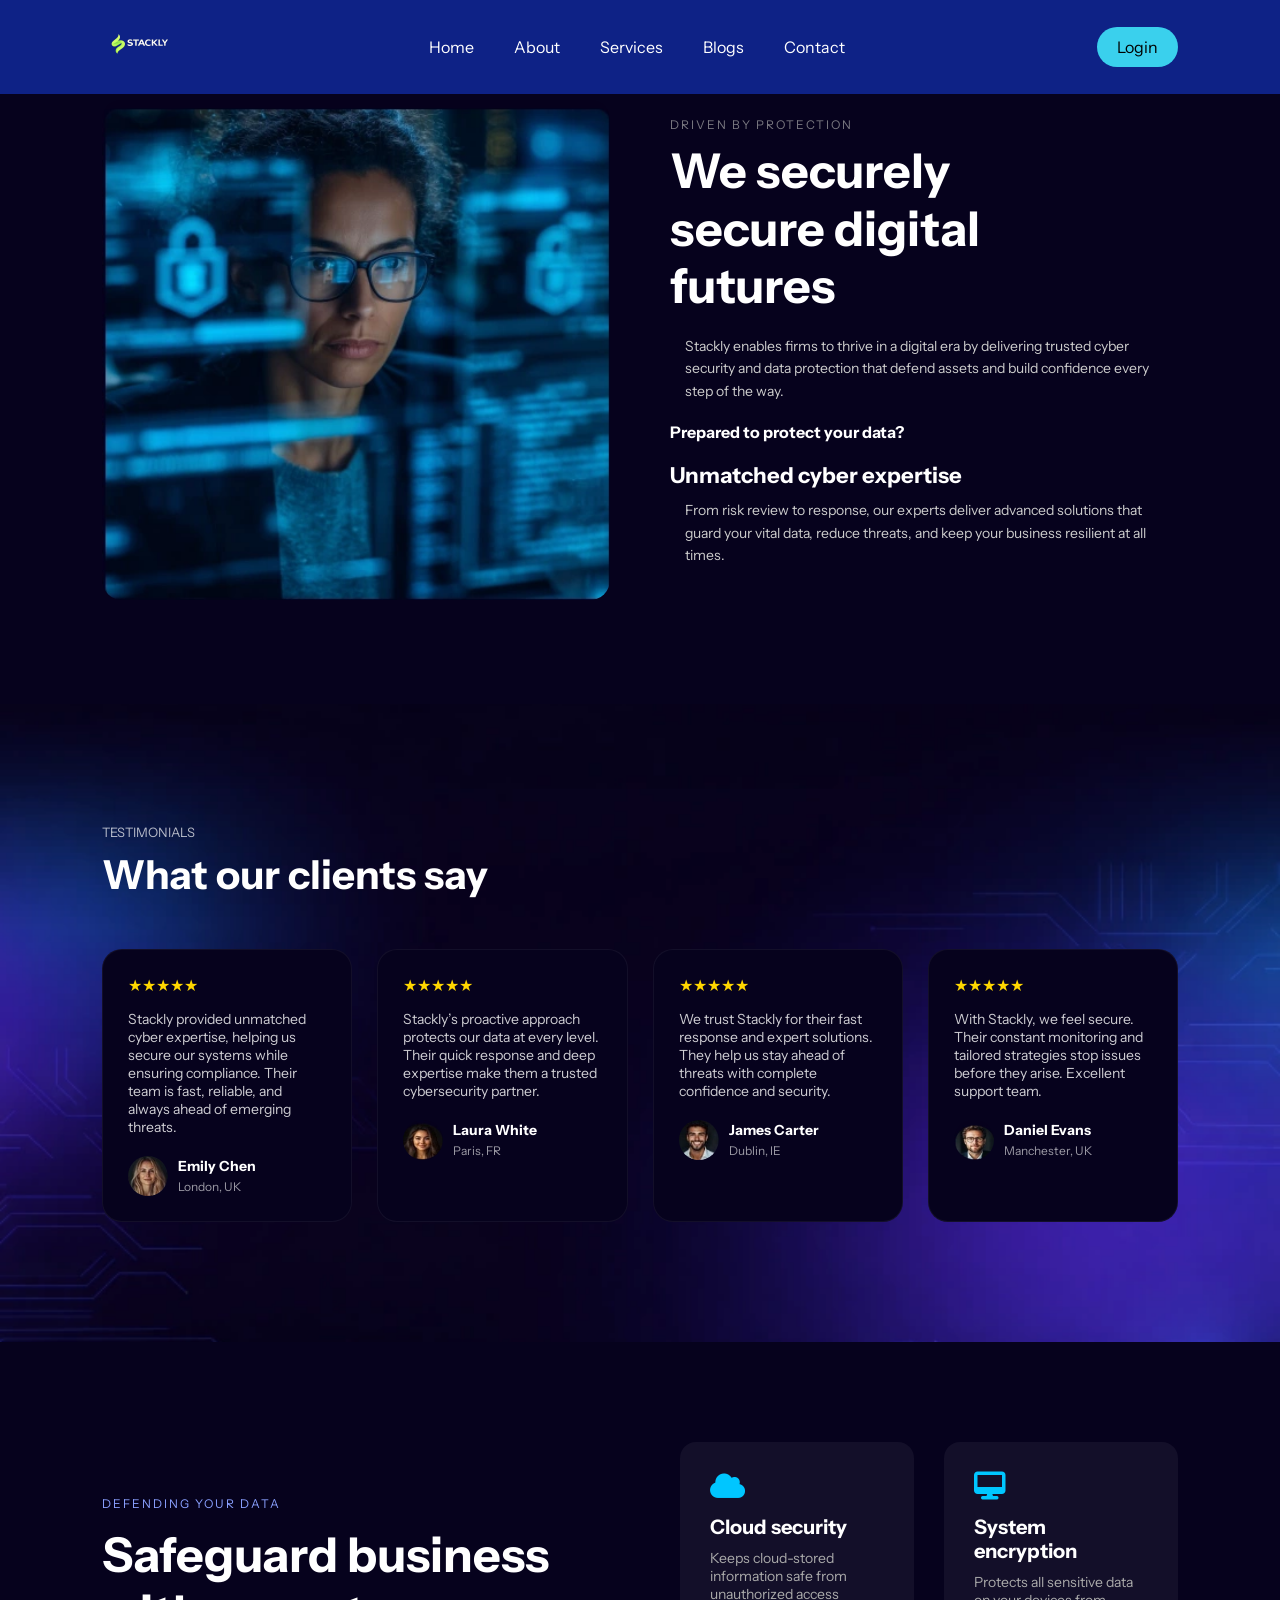
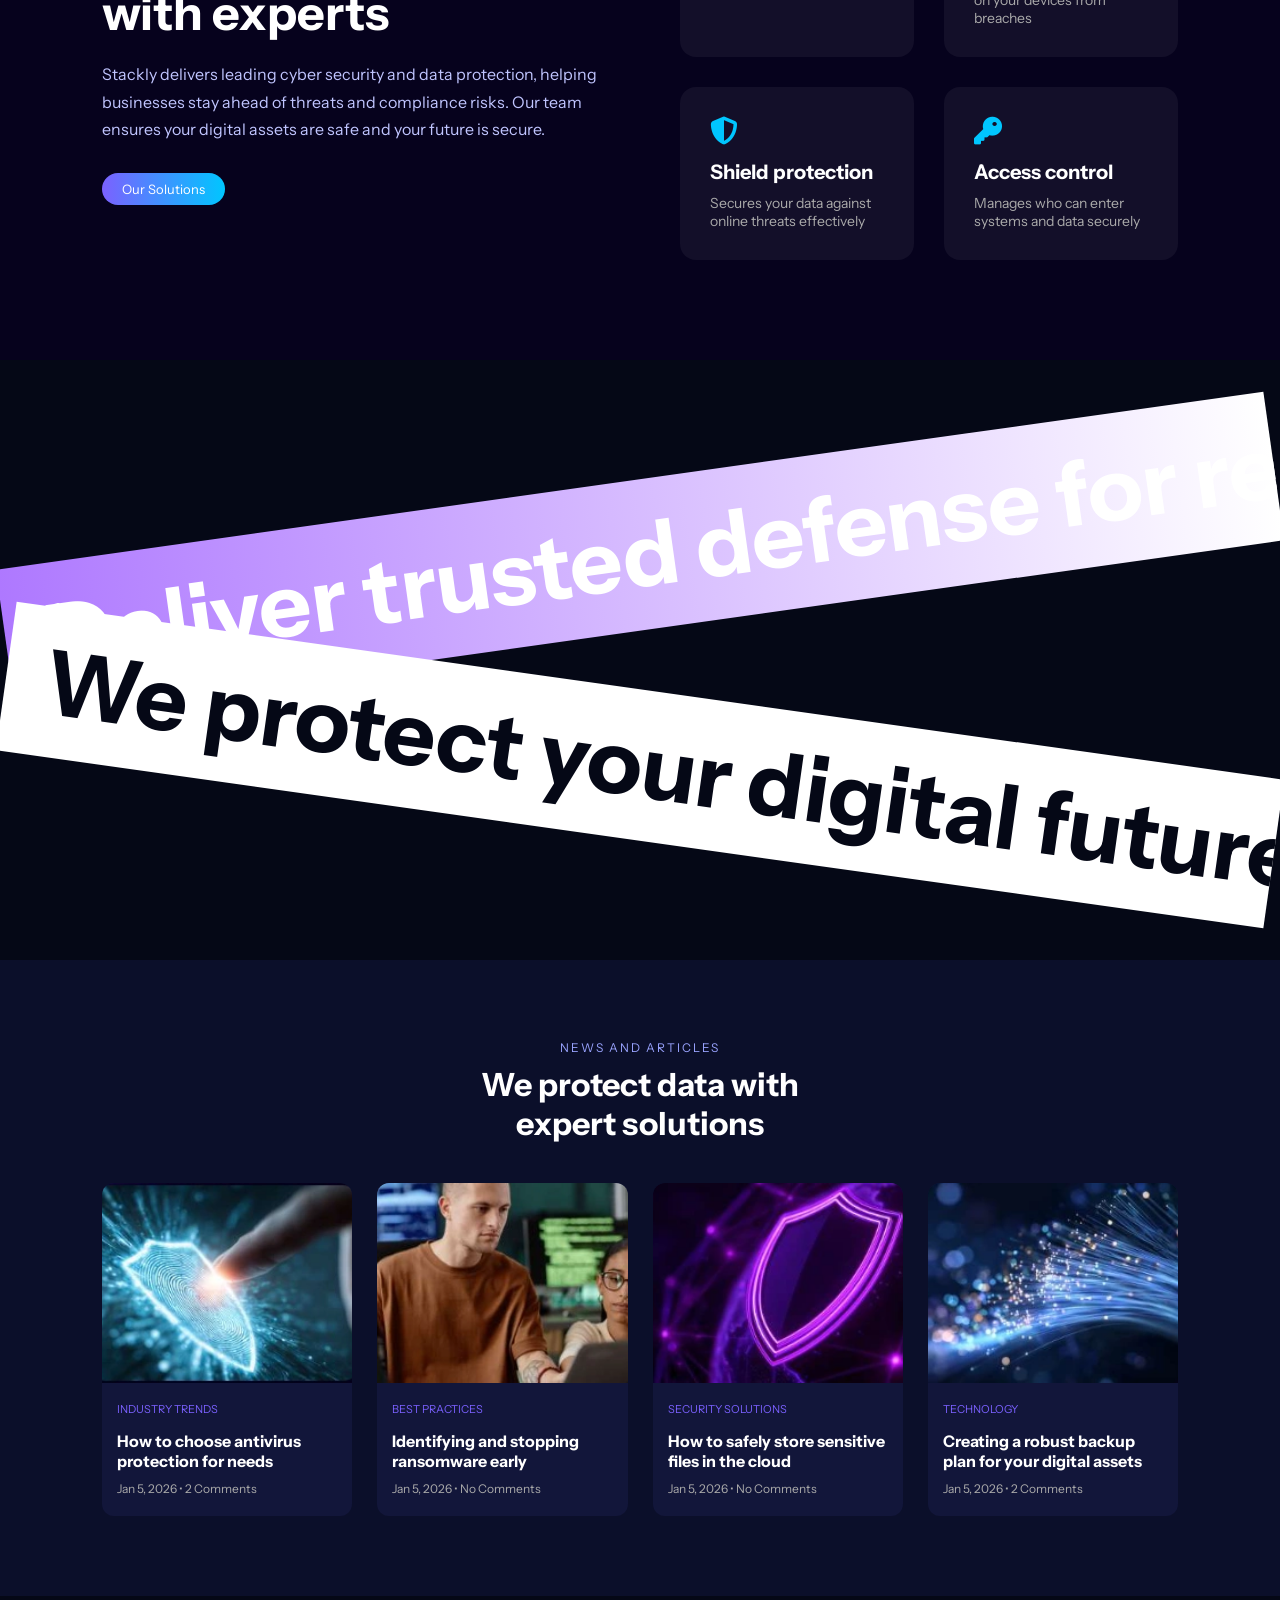
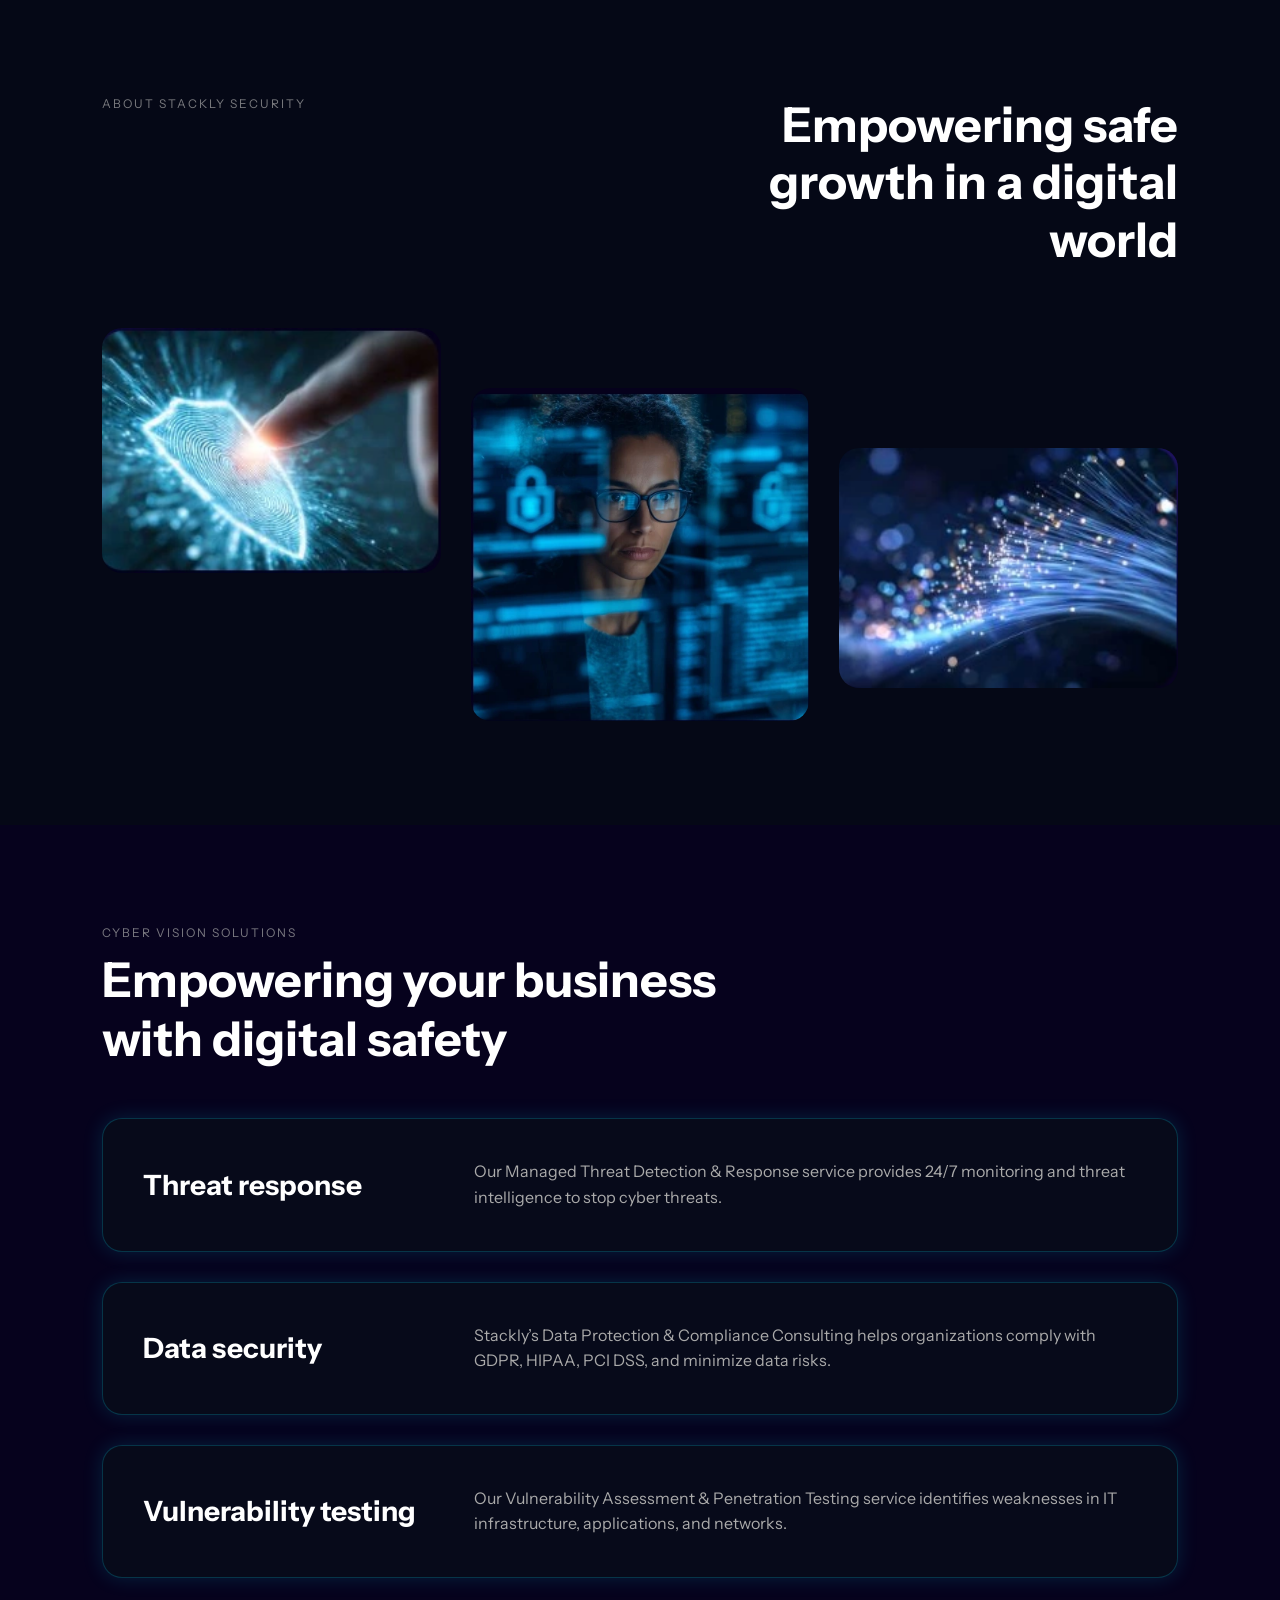
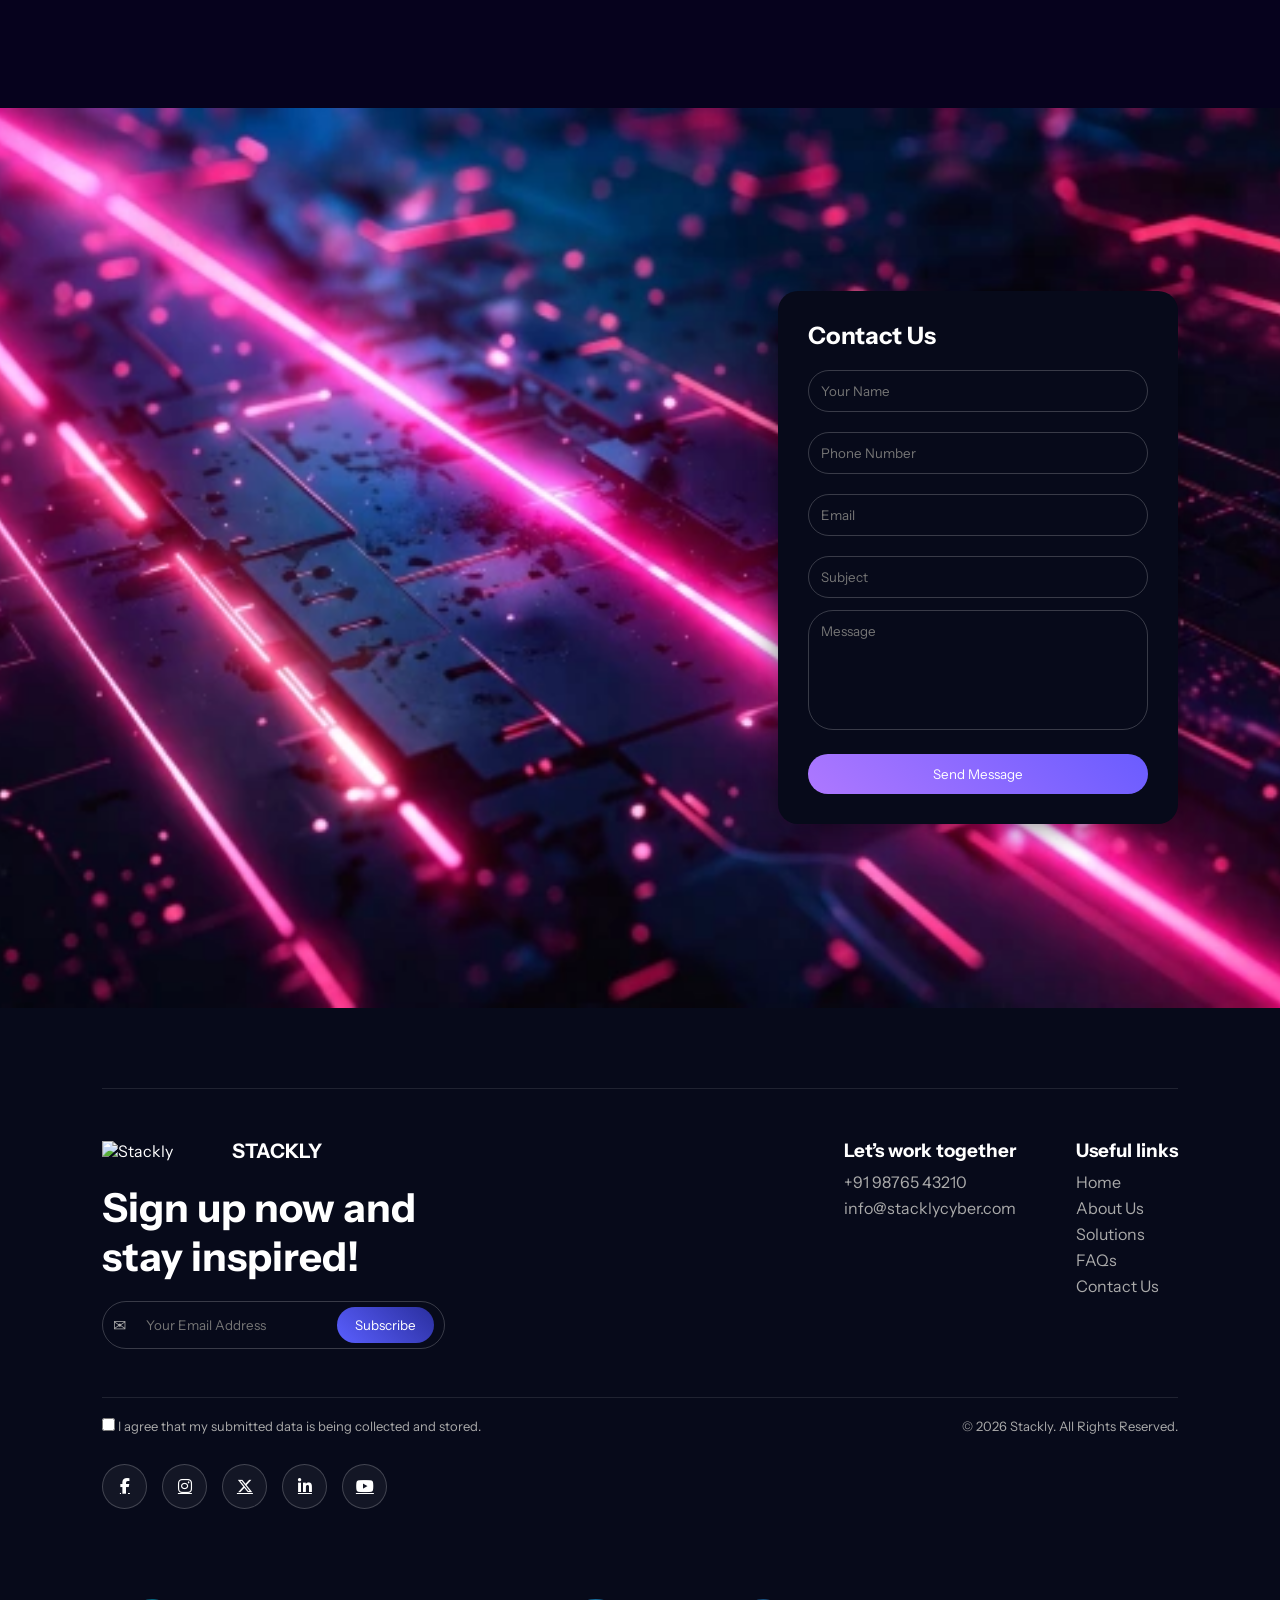
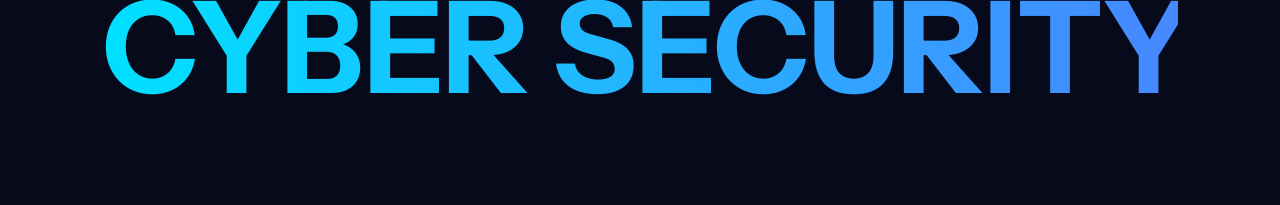
==== about.html @ 3cdc6fb7 "new commit" ====
<!DOCTYPE html>
<html lang="en">
<head>
<meta charset="UTF-8">
<meta name="viewport" content="width=device-width, initial-scale=1.0">

<title>Stackly Cyber</title>

<link href="https://fonts.googleapis.com/css2?family=Instrument+Sans:wght@300;400;500;600;700&display=swap" rel="stylesheet">
<link rel="stylesheet" href="style.css">

<link rel="stylesheet" href="https://cdnjs.cloudflare.com/ajax/libs/font-awesome/6.5.0/css/all.min.css">
<!-- FONT AWESOME (Add in <head> if not added) -->
<link rel="stylesheet" href="https://cdnjs.cloudflare.com/ajax/libs/font-awesome/6.5.0/css/all.min.css">
<link rel="stylesheet" href="https://cdnjs.cloudflare.com/ajax/libs/font-awesome/6.5.0/css/all.min.css">

</head>


<body>

<!-- NAVBAR -->
<header class="navbar">
    <div class="nav-container">

    <div class="logo">
    <a href="404.html">
        <img src="images/loo.webp" alt="logo">
    </a>
</div>
        <!-- CENTER NAV -->
        <nav class="nav-links">
            <a href="index.html">Home</a>
            <a href="about.html">About</a>
            <a href="services.html">Services</a>
            <a href="blogs.html">Blogs</a>
            <a href="contact.html">Contact</a>
        </nav>

        <!-- RIGHT LOGIN -->
        <div class="login-btn">
            <a href="login.html">Login</a>
        </div>

        <!-- HAMBURGER -->
        <div class="menu-icon" id="menuIcon">☰</div>

    </div>
</header>

<!-- MOBILE MENU -->
<div class="mobile-menu" id="mobileMenu">
    <span class="close-btn" id="closeBtn">✕</span>

    <a href="index.html">Home</a>
    <a href="about.html">About</a>
    <a href="services.html">Services</a>
    <a href="blogs.html">Blogs</a>
    <a href="contact.html">Contact</a>
    <a href="login.html" class="mobile-login">Login</a>
</div>






<section class="about">

    <div class="about-container fade-in">

        <!-- LEFT IMAGE -->
        <div class="about-image">
            <img src="images/jj.webp" alt="About Image">
        </div>

        <!-- RIGHT CONTENT -->
        <div class="about-content">

            <p class="tag">DRIVEN BY PROTECTION</p>

            <h2>
                We securely <br>
                secure digital <br>
                futures
            </h2>

            <p class="desc">
                Stackly enables firms to thrive in a digital era by delivering trusted cyber security
                and data protection that defend assets and build confidence every step of the way.
            </p>

            <p class="highlight">
                Prepared to protect your data?
            </p>

            <h3>Unmatched cyber expertise</h3>

            <p class="desc">
                From risk review to response, our experts deliver advanced solutions that guard your
                vital data, reduce threats, and keep your business resilient at all times.
            </p>

        </div>

    </div>

</section>





<section class="testimonials-section fade-up">

    <p class="test-tag">TESTIMONIALS</p>

    <h2 class="test-title">What our clients say</h2>

    <div class="test-grid">

        <!-- CARD 1 -->
        <div class="test-card fade-up">
            <div class="stars">★★★★★</div>

            <p>
                Stackly provided unmatched cyber expertise, helping us secure our systems
                while ensuring compliance. Their team is fast, reliable, and always ahead
                of emerging threats.
            </p>

            <div class="client">
                <img src="images/pl (1).webp">
                <div>
                    <h4>Emily Chen</h4>
                    <span>London, UK</span>
                </div>
            </div>
        </div>

        <!-- CARD 2 -->
        <div class="test-card fade-up">
            <div class="stars">★★★★★</div>

            <p>
                Stackly’s proactive approach protects our data at every level. Their quick
                response and deep expertise make them a trusted cybersecurity partner.
            </p>

            <div class="client">
                <img src="images/pl (2).webp">
                <div>
                    <h4>Laura White</h4>
                    <span>Paris, FR</span>
                </div>
            </div>
        </div>

        <!-- CARD 3 -->
        <div class="test-card fade-up">
            <div class="stars">★★★★★</div>

            <p>
                We trust Stackly for their fast response and expert solutions. They help
                us stay ahead of threats with complete confidence and security.
            </p>

            <div class="client">
                <img src="images/pl (3).webp">
                <div>
                    <h4>James Carter</h4>
                    <span>Dublin, IE</span>
                </div>
            </div>
        </div>

        <!-- CARD 4 -->
        <div class="test-card fade-up">
            <div class="stars">★★★★★</div>

            <p>
                With Stackly, we feel secure. Their constant monitoring and tailored
                strategies stop issues before they arise. Excellent support team.
            </p>

            <div class="client">
                <img src="images/pl (4).webp">
                <div>
                    <h4>Daniel Evans</h4>
                    <span>Manchester, UK</span>
                </div>
            </div>
        </div>

    </div>

</section>
<section class="security-section">

    <div class="security-wrapper">

        <!-- LEFT -->
        <div class="security-content">
            <p class="security-tag">DEFENDING YOUR DATA</p>

            <h2 class="security-heading">
                Safeguard business <br> with experts
            </h2>

            <p class="security-text">
                Stackly delivers leading cyber security and data protection,
                helping businesses stay ahead of threats and compliance risks.
                Our team ensures your digital assets are safe and your future is secure.
            </p>

            <a href="404.html">
  <button class="security-btn">Our Solutions</button>
</a>
        </div>

        <!-- RIGHT -->
        <div class="security-cards">

            <div class="security-item">
                <i class="fas fa-cloud"></i>
                <h3>Cloud security</h3>
                <p>Keeps cloud-stored information safe from unauthorized access</p>
            </div>

            <div class="security-item">
                <i class="fas fa-desktop"></i>
                <h3>System encryption</h3>
                <p>Protects all sensitive data on your devices from breaches</p>
            </div>

            <div class="security-item">
                <i class="fas fa-shield-alt"></i>
                <h3>Shield protection</h3>
                <p>Secures your data against online threats effectively</p>
            </div>

            <div class="security-item">
                <i class="fas fa-key"></i>
                <h3>Access control</h3>
                <p>Manages who can enter systems and data securely</p>
            </div>

        </div>

    </div>

</section>

<section class="marquee-section">

    <!-- TOP STRIP -->
    <div class="marquee marquee-top">
        <div class="track">
            <span>
                Deliver trusted defense for resilience daily • Deliver trusted defense for resilience daily • 
            </span>
            <span>
                Deliver trusted defense for resilience daily • Deliver trusted defense for resilience daily • 
            </span>
        </div>
    </div>

    <!-- BOTTOM STRIP -->
    <div class="marquee marquee-bottom">
        <div class="track">
            <span>
                We protect your digital future • We protect your digital future • 
            </span>
            <span>
                We protect your digital future • We protect your digital future • 
            </span>
        </div>
    </div>

</section>


<section class="articles-section">

    <p class="articles-tag">NEWS AND ARTICLES</p>

    <h2 class="articles-title">
        We protect data with <br> expert solutions
    </h2>

    <div class="articles-grid">

        <!-- CARD 1 -->
        <div class="article-card">
            <img src="images/n (1).webp" alt="">
            <span class="article-category">INDUSTRY TRENDS</span>
            <h3>How to choose antivirus protection for needs</h3>
            <p class="article-meta">Jan 5, 2026 • 2 Comments</p>
        </div>

        <!-- CARD 2 -->
        <div class="article-card">
            <img src="images/n (2).webp" alt="">
            <span class="article-category">BEST PRACTICES</span>
            <h3>Identifying and stopping ransomware early</h3>
            <p class="article-meta">Jan 5, 2026 • No Comments</p>
        </div>

        <!-- CARD 3 -->
        <div class="article-card">
            <img src="images/n (3).webp" alt="">
            <span class="article-category">SECURITY SOLUTIONS</span>
            <h3>How to safely store sensitive files in the cloud</h3>
            <p class="article-meta">Jan 5, 2026 • No Comments</p>
        </div>

        <!-- CARD 4 -->
        <div class="article-card">
            <img src="images/n (4).webp" alt="">
            <span class="article-category">TECHNOLOGY</span>
            <h3>Creating a robust backup plan for your digital assets</h3>
            <p class="article-meta">Jan 5, 2026 • 2 Comments</p>
        </div>

    </div>

</section>


<section class="solutions">

    <!-- TOP -->
    <div class="solutions-top">
        <p class="tag">ABOUT STACKLY SECURITY</p>

        <h2>
            Empowering safe <br>
            growth in a digital <br>
            world
        </h2>
    </div>

    <!-- IMAGES -->
    <div class="solutions-images">

        <div class="img-box img1">
            <img src="images/n (1).webp" alt="">
        </div>

        <div class="img-box img2">
            <img src="images/jj.webp" alt="">
        </div>

        <div class="img-box img3">
            <img src="images/n (4).webp" alt="">
        </div>

    </div>

</section>



<section class="solutions-list">

    <p class="tag">CYBER VISION SOLUTIONS</p>

    <h2>
        Empowering your business <br>
        with digital safety
    </h2>

    <!-- CARD 1 -->
    <div class="solution-card">
        <h3>Threat response</h3>
        <p>
            Our Managed Threat Detection & Response service provides 24/7 monitoring
            and threat intelligence to stop cyber threats.
        </p>
    </div>

    <!-- CARD 2 -->
    <div class="solution-card">
        <h3>Data security</h3>
        <p>
            Stackly’s Data Protection & Compliance Consulting helps organizations
            comply with GDPR, HIPAA, PCI DSS, and minimize data risks.
        </p>
    </div>

    <!-- CARD 3 -->
    <div class="solution-card">
        <h3>Vulnerability testing</h3>
        <p>
            Our Vulnerability Assessment & Penetration Testing service identifies
            weaknesses in IT infrastructure, applications, and networks.
        </p>
    </div>

</section>



<section class="contact">

    <!-- LEFT BG (you add image in CSS) -->
    <div class="contact-overlay"></div>

    <!-- FORM --><div class="contact-box">

    <h2>Contact Us</h2>

    <input type="text" id="name" placeholder="Your Name">
    <p class="error" id="nameError"></p>

    <input type="text" id="phone" placeholder="Phone Number">
    <p class="error" id="phoneError"></p>

    <input type="text" id="email" placeholder="Email">
    <p class="error" id="emailError"></p>

    <input type="text" id="subject" placeholder="Subject">

    <textarea id="message" placeholder="Message"></textarea>

    <p class="error" id="formError"></p>

    <button type="button" id="sendBtn">Send Message</button>

</div>
</section>

<script>

document.addEventListener("DOMContentLoaded", () => {

    const nameInput = document.getElementById("name");
    const phoneInput = document.getElementById("phone");
    const emailInput = document.getElementById("email");
    const subjectInput = document.getElementById("subject");
    const messageInput = document.getElementById("message");

    const sendBtn = document.getElementById("sendBtn");

    const nameError = document.getElementById("nameError");
    const phoneError = document.getElementById("phoneError");
    const emailError = document.getElementById("emailError");
    const formError = document.getElementById("formError");

    /* NAME → ONLY LETTERS */
    nameInput.addEventListener("input", () => {
        nameInput.value = nameInput.value.replace(/[^a-zA-Z\s]/g, "");
    });

    /* PHONE → ONLY NUMBERS (MAX 10) */
    phoneInput.addEventListener("input", () => {
        phoneInput.value = phoneInput.value.replace(/\D/g, "").slice(0, 10);
    });

    /* EMAIL → ALLOW VALID CHARACTERS */
    emailInput.addEventListener("input", () => {
        emailInput.value = emailInput.value.replace(/[^a-zA-Z0-9@._]/g, "");
    });

    function isValidEmail(email) {
        return /^[^\s@]+@[^\s@]+\.[^\s@]+$/.test(email);
    }

    sendBtn.addEventListener("click", () => {

        let valid = true;

        nameError.textContent = "";
        phoneError.textContent = "";
        emailError.textContent = "";
        formError.textContent = "";

        if (nameInput.value.trim() === "") {
            nameError.textContent = "Enter your name";
            valid = false;
        }

        if (phoneInput.value.length !== 10) {
            phoneError.textContent = "Enter 10 digit number";
            valid = false;
        }

        if (!isValidEmail(emailInput.value)) {
            emailError.textContent = "Enter valid email";
            valid = false;
        }

        if (subjectInput.value.trim() === "" || messageInput.value.trim() === "") {
            formError.textContent = "Fill all fields";
            valid = false;
        }

        if (valid) {
            formError.style.color = "lightgreen";
            formError.textContent = "Message Sent Successfully 🚀";
        }

    });

});

   </script>




<section class="footer">

    <div class="footer-line"></div>

    <div class="footer-container">

        <!-- LEFT -->
        <div class="footer-left">

            <div class="footer-logo">
                <img src="images/stackly-logo.png" alt="Stackly">
                <span class="brand">STACKLY</span>
            </div>

            <h2>Sign up now and <br> stay inspired!</h2>

            <div class="subscribe-box">
                <span class="mail-icon">✉</span>
                <input type="email" id="email" placeholder="Your Email Address">
                <button id="subscribeBtn">Subscribe</button>
            </div>

            <p class="error-msg" id="errorMsg"></p>

        </div>

        <!-- RIGHT -->
        <div class="footer-right">

            <div class="footer-col">
                <h3>Let’s work together</h3>
                <p>+91 98765 43210</p>
                <p>info@stacklycyber.com</p>
            </div>

            <div class="footer-col">
                <h3>Useful links</h3>
                <a href="index.html">Home</a>
                <a href="about.html">About Us</a>
                <a href="404.html">Solutions</a>
                <a href="404.html">FAQs</a>
                <a href="contact.html">Contact Us</a>
            </div>

        </div>

    </div>

    <!-- ✅ FIXED ROW (Checkbox LEFT + Copyright RIGHT) -->
    <div class="footer-bottom">

        <div class="bottom-left">
            <label class="checkbox">
                <input type="checkbox" id="agree">
                I agree that my submitted data is being collected and stored.
            </label>
        </div>

        <div class="bottom-right">
            <p class="copyright">© 2026 Stackly. All Rights Reserved.</p>
        </div>

    </div>

    <!-- SOCIAL ICONS -->
    <div class="socials">
        <a href="404.html"><i class="fab fa-facebook-f"></i></a>
        <a href="404.html"><i class="fab fa-instagram"></i></a>
        <a href="404.html"><i class="fab fa-x-twitter"></i></a>
        <a href="404.html"><i class="fab fa-linkedin-in"></i></a>
        <a href="404.html"><i class="fab fa-youtube"></i></a>
    </div>

    <!-- CYBER TEXT -->
    <div class="cyber-footer-text">
        CYBER SECURITY
    </div>

</section>


<script src="main.js"></script>

</body>
</html>
---- style.css ----
*{
    margin:0;
    padding:0;
    box-sizing:border-box;
    font-family: 'Instrument Sans', sans-serif;
}


body{
    margin:0;
    color:white;

    background-image: url("images/bgacbyer.webp");
    background-size: cover;        /* fills full screen */
    background-position: center;   /* keeps image centered */
    background-repeat: no-repeat;
    background-attachment: fixed;  /* 🔥 makes it stable (no weird scroll) */
}

.navbar{
    width:100%;
    padding:20px 8%;
    background:#0e2286;   /* ✅ your color */
    position:fixed;
    top:0;
    z-index:1000;

    border:none;          /* remove any line */
    box-shadow:none;      /* remove shadow */
}




.nav-container{
    display:flex;
    align-items:center;
    justify-content:space-between;
}

.logo img{
    width:130px;
}

/* CENTER NAV */
.nav-links{
    display:flex;
    gap:40px;
}

.nav-links a{
    color:white;
    text-decoration:none;
}

/* LOGIN */
.login-btn a{
    background:#3ad0ed;
    color:black;
    padding:10px 20px;
    border-radius:20px;
    text-decoration:none;
}

/* HAMBURGER */
.menu-icon{
    display:none;
    font-size:26px;
    cursor:pointer;
}

/* MOBILE MENU */
.mobile-menu{
    position:fixed;
    top:0;
    right:-100%;
    width:100%;
    height:100%;
    background:#1d1b69;

    display:flex;
    flex-direction:column;
    align-items:center;
    justify-content:center;
    gap:30px;

    transition:0.4s;
    z-index:2000;
}

.mobile-menu a{
    color:white;
    font-size:22px;
    text-decoration:none;
}

.mobile-login{
    background:#3ad0ed;
    color:black;
    padding:10px 20px;
    border-radius:10px;
}

/* CLOSE BUTTON */
.close-btn{
    position:absolute;
    top:20px;
    right:30px;
    font-size:28px;
    cursor:pointer;
}

/* HERO */
.hero{
    display:flex;
    justify-content:space-between;
    align-items:flex-start;
    height:100vh;
    padding:140px 8% 60px;
}

/* LEFT SIDE */
.hero-left{
    display:flex;
    flex-direction:column;
    justify-content:space-between;
    height:100%;
}

.hero-img img{
    width:280px;
    border-radius:15px;
}



.big-text{
    font-size:130px;
    font-weight:700;
    line-height:110px;

    background: linear-gradient(
        90deg,
        #5beffc 0%,
        #3ad0ed 30%,
        #7b2cbf 70%,
        #5beffc 100%
    );

    background-size: 200% auto;
    -webkit-background-clip:text;
    -webkit-text-fill-color:transparent;

    animation: flowText 4s linear infinite;
}

@keyframes flowText {
    0% {
        background-position: 0% center;
    }
    100% {
        background-position: 200% center;
    }
}

/* RIGHT */
.hero-right{
    max-width:420px;
}

.tag{
    font-size:14px;
    margin-bottom:10px;
    opacity:0.7;
}

.hero-right h2{
    font-size:18px;
    line-height:1.6;
    margin-bottom:20px;
}
/* ANIMATION */
.fade-up{
    opacity:0;
    transform:translateY(40px);
    transition:0.6s;
}

.fade-up.show{
    opacity:1;
    transform:translateY(0);
}



/* BOTTOM RIGHT IMAGE */
.hero-bottom-img{
    position:absolute;
    right:8%;
    bottom:40px;
}

.hero-bottom-img img{
    width:200px;
}

.hero{
    position:relative;
}


@media(max-width:768px){

    .hero-bottom-img{
        position:static;
        margin-top:20px;
    }

    .hero-bottom-img img{
        width:100%;
    }

}


@media(max-width:768px){

    /* NAV */
    .nav-links,
    .login-btn{
        display:none;
    }

    .menu-icon{
        display:block;
    }

    /* HERO ONLY LEFT ALIGN */
    .hero{
        flex-direction:column;
        align-items:flex-start;   /* LEFT */
        text-align:left;          /* LEFT */
        height:auto;
        padding:120px 6%;
    }

    .hero-left,
    .hero-right{
        width:100%;
    }

    .hero-left{
        align-items:flex-start;
        gap:20px;
    }

    .big-text{
        font-size:60px;
        line-height:60px;
    }

    .hero-img img{
        width:100%;
    }

    /* 🚫 DO NOT TOUCH MOBILE MENU ALIGNMENT */
    .mobile-menu{
        align-items:center;   /* KEEP CENTER */
        justify-content:center;
        text-align:center;
    }

}


/* VIDEO SECTION */

.video-section {
    width: 100%;
    height: 100vh;
    overflow: hidden;
}

.bg-video {
    width: 100%;
    height: 100%;
    object-fit: cover;
}

/* MOBILE FIX */
@media (max-width: 768px) {
    .video-section {
        height: 60vh;
    }
}












/* SECTION BACKGROUND (YOU CAN ADD IMAGE HERE) */
.cyber-section {
    display: flex;
    align-items: center;
    justify-content: space-between;
    padding: 120px 8%;
    gap: 60px;

    background: url("images/bg2.webp") no-repeat center/cover;
}

/* LEFT IMAGE */
.cyber-left img {
    width: 500px;
    border-radius: 20px;
}

/* RIGHT SIDE */
.cyber-right {
    max-width: 600px;
}

/* TEXT */
.cyber-tag {
    font-size: 14px;
    opacity: 0.7;
    margin-bottom: 10px;
}

.cyber-title {
    font-size: 40px;
    margin-bottom: 40px;
}

/* GRID */
.cyber-grid {
    display: grid;
    grid-template-columns: repeat(2, 1fr);
    gap: 25px;
}

/* CARD */
.cyber-card {
    background: rgba(10, 10, 40, 0.9);
    padding: 25px;
    border-radius: 20px;
    transition: 0.3s;

    border: 1px solid rgba(255,255,255,0.05);
}

.cyber-card img {
    width: 40px;
    margin-bottom: 15px;
}

.cyber-card h3 {
    margin-bottom: 10px;
}

.cyber-card p {
    font-size: 14px;
    opacity: 0.7;
}

/* HOVER EFFECT */
.cyber-card:hover {
    transform: translateY(-5px);
    box-shadow: 0 0 20px rgba(0, 200, 255, 0.3);
}

/* MOBILE RESPONSIVE */
@media(max-width:768px){

    .cyber-section {
        flex-direction: column;
        align-items: flex-start; /* LEFT ALIGN */
        padding: 80px 6%;
    }

    .cyber-left img {
        width: 100%;
    }

    .cyber-title {
        font-size: 26px;
    }

    .cyber-grid {
        grid-template-columns: 1fr; /* single column */
    }
}









.fade-up {
    opacity:0;
    transform:translateY(40px);
    transition:0.6s;
}

.fade-up.show {
    opacity:1;
    transform:translateY(0);
}




/* SECTION */
.services-section {
    padding: 120px 8%;
    text-align: left;

    background: url("images/bg2.webp") no-repeat center/cover;
}

/* TEXT */
.services-tag {
    font-size: 13px;
    opacity: 0.7;
    margin-bottom: 10px;
}

.services-title {
    font-size: 40px;
    margin-bottom: 50px;
}

/* GRID */
.services-grid {
    display: grid;
    grid-template-columns: repeat(3, 1fr);
    gap: 30px;
}

/* CARD */
.service-card {
    background: #06021d;
    padding: 30px;
    border-radius: 20px;
    transition: 0.3s;

    border: 1px solid rgba(255,255,255,0.05);
}

.service-card h3 {
    margin-bottom: 10px;
}

.service-card p {
    font-size: 14px;
    opacity: 0.7;
    margin-bottom: 20px;
}

/* IMAGE */
.service-img {
    display: flex;
    justify-content: center;
    margin-bottom: 20px;
}

.service-img img {
    width: 180px;
    height: 180px;
    border-radius: 50%;
    object-fit: cover;
}

/* LINK */
.service-card a {
    color: #3ad0ed;
    text-decoration: none;
    font-size: 14px;
}

/* HOVER */
.service-card:hover {
    transform: translateY(-8px);
    box-shadow: 0 0 25px rgba(0, 200, 255, 0.3);
}

/* MOBILE RESPONSIVE */
@media(max-width:768px){

    .services-section {
        padding: 80px 6%;
        text-align: left; /* LEFT ONLY */
    }

    .services-title {
        font-size: 26px;
    }

    .services-grid {
        grid-template-columns: 1fr;
    }

    .service-img img {
        width: 140px;
        height: 140px;
    }
}




/* SECTION */
.stats-section {
    display: flex;
    align-items: center;
    justify-content: space-between;
    padding: 120px 8%;
    gap: 60px;

    background: url("images/bg2.webp") no-repeat center/cover;
}

/* LEFT IMAGE */
.stats-left img {
    width: 400px;
    border-radius: 20px;
}

/* RIGHT */
.stats-right {
    max-width: 500px;
}

/* TEXT */
.stats-tag {
    font-size: 13px;
    opacity: 0.7;
    margin-bottom: 10px;
}

.stats-title {
    font-size: 40px;
    margin-bottom: 40px;
}

/* NUMBERS */
.stats-box {
    margin-bottom: 30px;
}

.stats-box h3 {
    font-size: 60px;
    font-weight: bold;
}

.stats-box p {
    font-size: 14px;
    opacity: 0.7;
}

/* MOBILE */
@media(max-width:768px){

    .stats-section {
        flex-direction: column;
        align-items: flex-start; /* LEFT ALIGN */
        padding: 80px 6%;
    }

    .stats-left img {
        width: 100%;
    }

    .stats-title {
        font-size: 26px;
    }

    .stats-box h3 {
        font-size: 40px;
    }
}




.fade-up {
    opacity:0;
    transform:translateY(40px);
    transition:0.6s;
}

.fade-up.show {
    opacity:1;
    transform:translateY(0);
}




/* SECTION */
.testimonials-section {
    padding: 120px 8%;
    text-align: left;

    background: url("images/bg2.webp") no-repeat center/cover;
}

/* TEXT */
.test-tag {
    font-size: 13px;
    opacity: 0.7;
    margin-bottom: 10px;
}

.test-title {
    font-size: 40px;
    margin-bottom: 50px;
}

/* GRID */
.test-grid {
    display: grid;
    grid-template-columns: repeat(4, 1fr);
    gap: 25px;
}

/* CARD */
.test-card {
    background: #06021d;
    padding: 25px;
    border-radius: 20px;
    transition: 0.3s;
    border: 1px solid rgba(255,255,255,0.05);
}

/* STARS */
.stars {
    color: gold;
    margin-bottom: 15px;
}

/* TEXT */
.test-card p {
    font-size: 14px;
    opacity: 0.8;
    margin-bottom: 20px;
}

/* CLIENT */
.client {
    display: flex;
    align-items: center;
    gap: 10px;
}

.client img {
    width: 40px;
    height: 40px;
    border-radius: 50%;
}

.client h4 {
    font-size: 14px;
}

.client span {
    font-size: 12px;
    opacity: 0.6;
}

/* HOVER */
.test-card:hover {
    transform: translateY(-6px);
    box-shadow: 0 0 20px rgba(0, 200, 255, 0.3);
}

/* MOBILE */
@media(max-width:768px){

    .testimonials-section {
        padding: 80px 6%;
        text-align: left; /* LEFT ALIGN */
    }

    .test-title {
        font-size: 26px;
    }

    .test-grid {
        grid-template-columns: 1fr;
    }
}





/* SECTION */
.pricing-section {
    padding: 140px 8%;
    position: relative;

    /* YOU ADD BG IMAGE */
    background: url("images/your-bg.jpg") no-repeat center/cover;
}

/* BIG TEXT */
.big-protection {
    font-size: 180px;
    font-weight: 700;
    margin-bottom: 80px;

    background: linear-gradient(
        90deg,
        #5beffc,
        #3ad0ed,
        #7b2cbf,
        #5beffc
    );

    background-size: 200% auto;
    -webkit-background-clip: text;
    -webkit-text-fill-color: transparent;

    animation: flowText 5s linear infinite;
}

/* FLOW ANIMATION */
@keyframes flowText {
    0% { background-position: 0% center; }
    100% { background-position: 200% center; }
}

/* TEXT SLIDE */
.slide-text {
    transform: translateX(-100%);
    opacity: 0;
    transition: all 1s cubic-bezier(0.25, 1, 0.5, 1);
}

.slide-text.show {
    transform: translateX(0);
    opacity: 1;
}

/* CARDS HIDDEN */
.hidden-cards {
    opacity: 0;
    transform: translateY(60px);
    transition: 0.8s ease;
}

.hidden-cards.show {
    opacity: 1;
    transform: translateY(0);
}

/* GRID */
.pricing-grid {
    display: flex;
    gap: 40px;
}

/* CARD */
.price-card {
    background: #070b2d;
    padding: 30px;
    border-radius: 20px;
    width: 350px;

    border: 1px solid rgba(255,255,255,0.05);
    transition: 0.3s;
}

.price-card h3 {
    margin-bottom: 10px;
}

.price-card p {
    font-size: 14px;
    opacity: 0.7;
    margin-bottom: 20px;
}

.price-card h2 {
    font-size: 30px;
    margin-bottom: 20px;
}

.price-card span {
    font-size: 14px;
    opacity: 0.6;
}

/* BUTTON */
.price-card button {
    background: #6c4cff;
    border: none;
    padding: 10px 25px;
    border-radius: 20px;
    color: white;
    cursor: pointer;
}

/* HOVER */
.price-card:hover {
    transform: translateY(-8px);
    box-shadow: 0 0 25px rgba(0, 200, 255, 0.3);
}

/* MOBILE */
@media(max-width:768px){

    .pricing-section {
        padding: 100px 6%;
    }

    .big-protection {
        font-size: 60px;
        line-height: 60px;
    }

    .pricing-grid {
        flex-direction: column;
    }

    .price-card {
        width: 100%;
    }
}




.cta-section {
    margin: 100px 8%;
    padding: 120px 80px;   /* ⬅️ increased from 80px */
    border-radius: 20px;
    position: relative;
    overflow: hidden;

    min-height: 500px;     /* ⬅️ force bigger height */
    
    background: url("images/wave.webp") no-repeat center/cover;
}



/* DARK OVERLAY */
.cta-section::before {
    content: "";
    position: absolute;
    inset: 0;
    background: rgba(0, 20, 60, 0.6);
}

/* CONTENT */
.cta-content {
    position: relative;
    z-index: 2;
    max-width: 500px;
}

/* TEXT */
.cta-content h2 {
    font-size: 32px;
    margin-bottom: 20px;
}

.cta-content p {
    font-size: 14px;
    opacity: 0.8;
    margin-bottom: 20px;
}

/* LINK */
.cta-link {
    color: #3ad0ed;
    text-decoration: none;
    font-weight: 500;
}

/* MOBILE */
@media(max-width:768px){

    .cta-section {
        margin: 60px 6%;
        padding: 40px;
    }

    .cta-content h2 {
        font-size: 22px;
    }
}



.fade-up {
    opacity: 0;
    transform: translateY(40px);
    transition: 0.6s ease;
}

.fade-up.show {
    opacity: 1;
    transform: translateY(0);
}






/* SECTION */
.blog-section {
    padding: 120px 8%;
    text-align: left;

    background: url("images/bg2.webp") no-repeat center/cover;
}

/* TEXT */
.blog-tag {
    font-size: 13px;
    opacity: 0.7;
    margin-bottom: 10px;
}

.blog-title {
    font-size: 40px;
    margin-bottom: 50px;
}

/* GRID */
.blog-grid {
    display: grid;
    grid-template-columns: repeat(4, 1fr);
    gap: 30px;
}

/* CARD */
.blog-card {
    transition: 0.3s;
}

/* IMAGE */
.blog-card img {
    width: 100%;
    border-radius: 15px;
    margin-bottom: 15px;
}

/* CATEGORY */
.blog-category {
    font-size: 12px;
    color: #3ad0ed;
}

/* TITLE */
.blog-card h3 {
    font-size: 18px;
    margin: 10px 0;
}

/* META */
.blog-meta {
    font-size: 13px;
    opacity: 0.6;
}

/* HOVER */
.blog-card:hover {
    transform: translateY(-5px);
}

/* MOBILE */
@media(max-width:768px){

    .blog-section {
        padding: 80px 6%;
    }

    .blog-title {
        font-size: 26px;
    }

    .blog-grid {
        grid-template-columns: 1fr;
    }
}






.footer {
    padding: 80px 8%;
    background: #070a1a;
    color: white;
    overflow: hidden;
}

/* LINE */
.footer-line {
    height: 1px;
    background: rgba(255,255,255,0.1);
    margin-bottom: 50px;
}

/* LAYOUT */
.footer-container {
    display: flex;
    justify-content: space-between;
    gap: 60px;
    flex-wrap: wrap;
}

/* LEFT */
.footer-left h2 {
    font-size: 40px;
    margin-bottom: 20px;
}

/* LOGO */
.footer-logo {
    display: flex;
    align-items: center;
    gap: 10px;
    margin-bottom: 20px;
}

.footer-logo img {
    width: 40px;
}

.brand {
    font-size: 20px;
    font-weight: bold;
}

/* SUBSCRIBE */
.subscribe-box {
    display: flex;
    align-items: center;
    border: 1px solid rgba(255,255,255,0.2);
    border-radius: 40px;
    padding: 5px 10px;
    max-width: 420px;
}

.mail-icon {
    margin-right: 10px;
    color: #aaa;
}

.subscribe-box input {
    flex: 1;
    border: none;
    outline: none;
    background: transparent;
    color: white;
    padding: 10px;
}

.subscribe-box button {
    background: linear-gradient(45deg,#5a5fff,#2a2f9e);
    border: none;
    padding: 10px 18px;
    border-radius: 25px;
    color: white;
    cursor: pointer;
}

/* ERROR */
.error-msg {
    font-size: 12px;
    color: red;
    margin-top: 8px;
    opacity: 0;
    transition: 0.3s;
}

.error-msg.show {
    opacity: 1;
}

/* RIGHT */
.footer-right {
    display: flex;
    gap: 60px;
}

.footer-col h3 {
    margin-bottom: 10px;
}

.footer-col p,
.footer-col a {
    color: #aaa;
    margin-bottom: 6px;
    display: block;
    text-decoration: none;
}

/* 🔥 BOTTOM FIX */
.footer-bottom {
    margin-top: 40px;
    padding-top: 20px;
    border-top: 1px solid rgba(255,255,255,0.1);

    display: flex;
    justify-content: space-between;
    align-items: center;
    gap: 20px;
}

/* LEFT */
.bottom-left {
    font-size: 13px;
    color: #aaa;
}

/* RIGHT */
.bottom-right {
    text-align: right;
}

.copyright {
    font-size: 13px;
    color: #aaa;
}

/* SOCIAL */
.socials {
    margin-top: 30px;
    display: flex;
    gap: 15px;
}

.socials a {
    width: 45px;
    height: 45px;
    display: flex;
    align-items: center;
    justify-content: center;
    border-radius: 50%;
    background: rgba(255,255,255,0.05);
    border: 1px solid rgba(255,255,255,0.2);
    color: white;
    transition: 0.3s;
}

.socials a:hover {
    background: linear-gradient(45deg,#00e0ff,#6a5cff);
    box-shadow: 0 0 15px #00e0ff;
}

/* CYBER TEXT */
.cyber-footer-text {
    margin-top: 60px;
    text-align: center;
    font-size: clamp(40px, 10vw, 140px);
    font-weight: 700;

    background: linear-gradient(90deg,#00e0ff,#6a5cff,#00e0ff);
    background-size: 300%;

    -webkit-background-clip: text;
    -webkit-text-fill-color: transparent;

    animation: cyberFlow 8s linear infinite;
}

@keyframes cyberFlow {
    0% { background-position: 0% center; }
    100% { background-position: 300% center; }
}

/* MOBILE */
@media(max-width:768px){

    .footer-container {
        flex-direction: column;
    }

    .footer-right {
        flex-direction: column;
    }

    .footer-bottom {
        flex-direction: column;
        align-items: flex-start;
    }

    .bottom-right {
        text-align: left;
    }
}



.cyber-footer-text {
    margin-top: 60px;
    text-align: center;

    font-size: clamp(40px, 10vw, 140px);
    font-weight: 700;

    background: linear-gradient(90deg,#00e0ff,#6a5cff,#00e0ff);
    background-size: 300%;

    -webkit-background-clip: text;
    -webkit-text-fill-color: transparent;

    animation: cyberFlow 8s linear infinite;

    white-space: nowrap;   /* 🔥 IMPORTANT (forces single line) */
}

/* MOBILE FIX */
@media(max-width:768px){
    .cyber-footer-text {
        white-space: normal;  /* allow wrap on mobile */
        text-align: center;
    }
}







/* ABOUT SECTION */
.about {
    padding: 100px 8%;
    background: #06021d;
    color: white;
}

/* CONTAINER */
.about-container {
    display: flex;
    align-items: center;
    gap: 60px;
}

/* IMAGE */
.about-image {
    flex: 1;
}

.about-image img {
    width: 100%;
    border-radius: 20px;
    object-fit: cover;
}

/* CONTENT */
.about-content {
    flex: 1;
}

/* TAG */
.tag {
    font-size: 12px;
    letter-spacing: 2px;
    color: #aaa;
    margin-bottom: 15px;
}

/* HEADING */
.about-content h2 {
    font-size: 48px;
    line-height: 1.2;
    margin-bottom: 20px;
}

/* DESCRIPTION */
.desc {
    color: #aaa;
    line-height: 1.6;
    margin-bottom: 20px;
}

/* HIGHLIGHT */
.highlight {
    font-weight: bold;
    margin: 20px 0;
}

/* SUB HEADING */
.about-content h3 {
    font-size: 22px;
    margin-bottom: 10px;
}

/* ================= MOBILE ================= */
@media (max-width: 768px) {

    .about-container {
        flex-direction: column;
    }

    .about-content h2 {
        font-size: 30px;
    }

    .about {
        padding: 60px 5%;
    }
}



/* INITIAL STATE */
.fade-in {
    opacity: 0;
    transform: translateY(50px);
    transition: all 0.8s ease;
}

/* WHEN ACTIVE */
.fade-in.show {
    opacity: 1;
    transform: translateY(0);
}






.about-image {
    transition-delay: 0.2s;
}

.about-content {
    transition-delay: 0.4s;
}




/* DESKTOP */
.about-image img {
    width: 100%;
    height: 100%;
    object-fit: cover; /* keep nice crop on desktop */
    border-radius: 20px;
}

/* 🔥 MOBILE FIX (FULL IMAGE VISIBLE) */
@media (max-width: 768px) {

    .about-image {
        width: 100%;
        height: auto; /* remove fixed height */
    }

    .about-image img {
        width: 100%;
        height: auto;          /* 🔥 IMPORTANT */
        object-fit: contain;   /* 🔥 show full image */
        border-radius: 15px;
    }
}











/* SECTION */
.services {
    padding: 100px 8%;
    background: #050816;
    color: white;
}

/* CONTAINER */
.services-container {
    display: flex;
    gap: 80px;
    align-items: center;
}

/* LEFT */
.services-left {
    flex: 1;
}

.tag {
    font-size: 12px;
    letter-spacing: 2px;
    color: #aaa;
    margin-bottom: 15px;
}

.services-left h2 {
    font-size: 48px;
    line-height: 1.2;
    margin-bottom: 20px;
}

.desc {
    color: #aaa;
    line-height: 1.6;
    margin-bottom: 25px;
}

/* BUTTON */
.btn {
    padding: 12px 25px;
    border-radius: 30px;
    border: none;
    background: linear-gradient(45deg,#7a6cff,#9a7cff);
    color: white;
    cursor: pointer;
    transition: 0.3s;
}

.btn:hover {
    transform: translateY(-3px);
}

/* RIGHT GRID */
.services-right {
    flex: 1;
    display: grid;
    grid-template-columns: repeat(2, 1fr);
    gap: 30px;
}

/* CARD */
.card {
    padding: 20px;
}

/* ICON */
.card i {
    font-size: 40px;
    color: #00e0ff;
    margin-bottom: 10px;
}

/* TITLE */
.card h3 {
    margin-bottom: 10px;
}

/* TEXT */
.card p {
    color: #aaa;
    font-size: 14px;
}

/* ================= MOBILE ================= */
@media (max-width: 768px) {

    .services-container {
        flex-direction: column;
        gap: 40px;
    }

    .services-left h2 {
        font-size: 28px;
    }

    .services-right {
        grid-template-columns: 1fr; /* 🔥 single column */
    }

    .services {
        padding: 60px 5%;
    }
}









/* SECTION */
.marquee-section {
    position: relative;
    background: #050816;
    padding: 120px 0;
    overflow: hidden;
}

/* COMMON */
.marquee {
    overflow: hidden;
    white-space: nowrap;
    position: relative;
}

/* TRACK */
.track {
    display: flex;
    width: max-content;
}

/* TEXT */
.track span {
    font-size: 90px;
    font-weight: 700;
    padding: 20px 40px;
    display: inline-block;
}

/* 🔥 TOP STRIP */
.marquee-top {
    transform: rotate(-8deg);
    background: linear-gradient(90deg, #ae78ff, #ffffff);
}

.marquee-top .track {
    animation: scrollLeft 20s linear infinite;
}

.marquee-top span {
    color: white;
}

/* 🔥 BOTTOM STRIP */
.marquee-bottom {
    transform: rotate(8deg);
    background: #ffffff;
    margin-top: 60px;
}

.marquee-bottom .track {
    animation: scrollRight 20s linear infinite;
}

.marquee-bottom span {
    color: #050816;
}

/* LEFT MOVE */
@keyframes scrollLeft {
    0% {
        transform: translateX(0);
    }
    100% {
        transform: translateX(-50%);
    }
}

/* RIGHT MOVE */
@keyframes scrollRight {
    0% {
        transform: translateX(-50%);
    }
    100% {
        transform: translateX(0);
    }
}

/* MOBILE */
@media (max-width: 768px) {

    .track span {
        font-size: 36px;
        padding: 15px 20px;
    }

    .marquee-top {
        transform: rotate(-5deg);
    }

    .marquee-bottom {
        transform: rotate(5deg);
    }
}









/* SECTION */
.blog {
    padding: 100px 8%;
    background: #050816;
    color: white;
    text-align: center;
}

/* TAG */
.blog .tag {
    font-size: 12px;
    letter-spacing: 2px;
    color: #aaa;
    margin-bottom: 10px;
}

/* HEADING */
.blog h2 {
    font-size: 42px;
    margin-bottom: 50px;
}

/* CONTAINER */
.blog-container {
    display: grid;
    grid-template-columns: repeat(3, 1fr);
    gap: 30px;
}

/* CARD */
.blog-card {
    text-align: left;
}

/* IMAGE */
.blog-card img {
    width: 100%;
    border-radius: 20px;
    margin-bottom: 15px;
}

/* CATEGORY */
.category {
    font-size: 12px;
    color: #aaa;
    margin-bottom: 8px;
}

/* TITLE */
.blog-card h3 {
    font-size: 20px;
    margin-bottom: 10px;
}

/* DATE */
.blog-card span {
    font-size: 13px;
    color: #777;
}

/* HOVER EFFECT */
.blog-card img:hover {
    transform: scale(1.05);
    transition: 0.4s;
}

/* MOBILE */
@media (max-width: 768px) {

    .blog-container {
        grid-template-columns: 1fr;
    }

    .blog h2 {
        font-size: 28px;
    }

    .blog {
        padding: 60px 5%;
    }
}











/* SECTION */
.solutions {
    padding: 100px 8%;
    background: #050816;
    color: white;
}

/* TOP ALIGN */
.solutions-top {
    display: flex;
    justify-content: space-between;
    align-items: flex-start;
    margin-bottom: 60px;
}

/* TAG */
.tag {
    font-size: 12px;
    letter-spacing: 2px;
    color: #aaa;
}

/* HEADING */
.solutions-top h2 {
    font-size: 48px;
    text-align: right;
    line-height: 1.2;
}

/* IMAGES GRID */
.solutions-images {
    display: flex;
    gap: 30px;
}

/* IMAGE BOX */
.img-box {
    flex: 1;
}

/* IMAGE */
.img-box img {
    width: 100%;
    border-radius: 20px;
    object-fit: cover;
}

/* STAGGER EFFECT */
.img1 {
    margin-top: 0;
}

.img2 {
    margin-top: 60px;
}

.img3 {
    margin-top: 120px;
}

/* HOVER */
.img-box img:hover {
    transform: scale(1.05);
    transition: 0.4s;
}

/* ================= MOBILE ================= */
@media (max-width: 768px) {

    .solutions-top {
        flex-direction: column;
        gap: 20px;
    }

    .solutions-top h2 {
        text-align: left;
        font-size: 28px;
    }

    .solutions-images {
        flex-direction: column;
    }

    .img2,
    .img3 {
        margin-top: 0; /* remove stagger in mobile */
    }

    .solutions {
        padding: 60px 5%;
    }
}











/* SECTION */
.solutions-list {
    padding: 100px 8%;
    background: #06021d;
    color: white;
}

/* TAG */
.tag {
    font-size: 12px;
    letter-spacing: 2px;
    color: #aaa;
    margin-bottom: 10px;
}

/* HEADING */
.solutions-list h2 {
    font-size: 48px;
    margin-bottom: 50px;
}

/* CARD */
.solution-card {
    display: flex;
    justify-content: space-between;
    align-items: center;

    padding: 40px;
    margin-bottom: 30px;

    border-radius: 20px;

    background: #070a1a;
    border: 1px solid rgba(0, 224, 255, 0.2);

    box-shadow: 0 0 20px rgba(0, 224, 255, 0.15);

    transition: 0.3s;
}

/* TITLE */
.solution-card h3 {
    font-size: 28px;
    flex: 1;
}

/* TEXT */
.solution-card p {
    flex: 2;
    color: #aaa;
    line-height: 1.6;
}

/* HOVER EFFECT */
.solution-card:hover {
    transform: translateY(-5px);
    box-shadow:
        0 0 20px #00e0ff,
        0 0 40px rgba(0,224,255,0.4);
}

/* ================= MOBILE ================= */
@media (max-width: 768px) {

    .solutions-list h2 {
        font-size: 28px;
    }

    .solution-card {
        flex-direction: column;
        align-items: flex-start;
        gap: 15px;
    }

    .solution-card h3 {
        font-size: 22px;
    }

    .solutions-list {
        padding: 60px 5%;
    }
}










/* SECTION */
.contact {
    position: relative;
    height: 100vh;
    background: url("images/form.webp") center/cover no-repeat;
    display: flex;
    align-items: center;
    justify-content: flex-end;
}

/* DARK OVERLAY */
.contact-overlay {
    position: absolute;
    inset: 0;
   
}

/* FORM BOX */
.contact-box {
    position: relative;
    z-index: 2;

    width: 400px;
    margin-right: 8%;

    background: #070a1a;
    padding: 30px;
    border-radius: 20px;

    box-shadow: 0 0 30px rgba(0,0,0,0.5);
}

/* TITLE */
.contact-box h2 {
    margin-bottom: 20px;
}

/* INPUTS */
.contact-box input,
.contact-box textarea {
    width: 100%;
    padding: 12px;
    margin-bottom: 12px;

    border-radius: 25px;
    border: 1px solid rgba(255,255,255,0.2);

    background: transparent;
    color: white;
    outline: none;
}

/* TEXTAREA */
textarea {
    height: 100px;
    border-radius: 15px;
}

/* BUTTON */
.contact-box button {
    width: 100%;
    padding: 12px;

    border: none;
    border-radius: 25px;

    background: linear-gradient(45deg,#ae78ff,#6a5cff);
    color: white;

    cursor: pointer;
}

/* ERROR */
.error {
    font-size: 12px;
    color: red;
    margin-bottom: 8px;
}

/* MOBILE */
@media(max-width:768px){

    .contact {
        justify-content: center;
    }

    .contact-box {
        width: 90%;
        margin: 0;
    }
}






/* SERVICES INSIDE ABOUT */
.about-services {
    margin-top: 20px;
}

.service-item {
    display: flex;
    align-items: center;
    gap: 10px;
    margin-bottom: 10px;
}

/* ICON */
.service-item span {
    color: #00e0ff;
    font-size: 16px;
}

/* TEXT */
.service-item p {
    color: #aaa;
    font-size: 14px;
}










/* SECTION */
.services {
    padding: 100px 8%;
    background: #050816;
}

/* GRID */
.services-container {
    display: grid;
    grid-template-columns: repeat(4, 1fr);
    gap: 30px;
}

/* CARD */
.service-card {
    background: #0a0f2c;
    padding: 30px;
    border-radius: 20px;
    text-align: left;

    transition: 0.4s;
    border: 1px solid rgba(0,224,255,0.1);
}

/* ICON */
.service-card i {
    font-size: 28px;
    color: #00e0ff;
    margin-bottom: 15px;
}

/* TITLE */
.service-card h3 {
    color: white;
    margin-bottom: 10px;
}

/* TEXT */
.service-card p {
    color: #aaa;
    font-size: 14px;
}

/* HOVER EFFECT */
.service-card:hover {
    transform: translateY(-10px);
    box-shadow: 
        0 0 20px #00e0ff,
        0 0 40px rgba(0,224,255,0.3);
}

/* ANIMATION INITIAL */
.fade-up {
    opacity: 0;
    transform: translateY(40px);
    transition: 0.6s ease;
}

/* ACTIVE */
.fade-up.show {
    opacity: 1;
    transform: translateY(0);
}

/* MOBILE */
@media (max-width: 768px) {

    .services-container {
        grid-template-columns: 1fr;
    }
}









.trust-section {
    padding: 100px 8%;
    position: relative;

    /* 👉 ADD YOUR IMAGE HERE */
    background: url("images/bg2.webp") center/cover no-repeat;
}

/* DARK OVERLAY */
.trust-section::before {
    content: "";
    position: absolute;
    inset: 0;
  
}

.trust-container {
    position: relative;
    z-index: 2;

    display: flex;
    justify-content: space-between;
    gap: 40px;

    background: rgba(7, 10, 26, 0.8);
    padding: 50px;
    border-radius: 20px;
}

/* LEFT */
.tag {
    font-size: 12px;
    color: #aaa;
    margin-bottom: 40px;
}

.stats {
    display: flex;
    gap: 60px;
}

.stat-box h2 {
    font-size: 70px;
    color: white;
}

.stat-box p {
    color: #aaa;
    border-top: 1px solid rgba(255,255,255,0.1);
    padding-top: 10px;
}

/* RIGHT CARD */
.trust-card {
    background: linear-gradient(135deg,#ae78ff,#7b6cff);
    padding: 40px;
    border-radius: 20px;
    color: white;
}

.trust-card h3 {
    margin-bottom: 15px;
}

.trust-card a {
    display: inline-block;
    margin-top: 20px;
    color: white;
}

/* FADE */
.fade-in {
    opacity: 0;
    transform: translateY(40px);
    transition: 0.6s;
}

.fade-in.show {
    opacity: 1;
    transform: translateY(0);
}

/* MOBILE */
@media(max-width:768px){

    .trust-container {
        flex-direction: column;
        padding: 30px;
    }

    .stats {
        flex-direction: column;
    }

    .stat-box h2 {
        font-size: 40px;
    }
}











/* SECTION */
.hero {
    min-height: 100vh;
    padding: 100px 8%;
    position: relative;

    /* ADD YOUR IMAGE */
    background: url("images/earth.webp") center/cover no-repeat;
}

/* DARK OVERLAY */
.hero::before {
    content: "";
    position: absolute;
    inset: 0;
    background: rgba(5,8,22,0.7);
}

/* CONTAINER */
.hero-container {
    position: relative;
    z-index: 2;

    display: flex;
    justify-content: space-between;
    align-items: center;
    gap: 40px;
}

/* LEFT */
.hero-left {
    flex: 1;
}

.tag {
    font-size: 12px;
    color: #aaa;
    margin-bottom: 15px;
}

.hero-left h1 {
    font-size: 48px;
    color: white;
    margin-bottom: 20px;
}

.desc {
    color: #ccc;
    font-size: 14px;
}

/* RIGHT */
.hero-right {
    flex: 1;
    display: flex;
    flex-direction: column;
    gap: 20px;
}

/* CARD */
.hero-card {
    background: rgba(7,10,26,0.9);
    padding: 25px;
    border-radius: 20px;

    border: 1px solid rgba(0,224,255,0.1);
    transition: 0.4s;
}

/* ICON */
.icon {
    background: linear-gradient(135deg,#ae78ff,#7b6cff);
    width: 50px;
    height: 50px;
    border-radius: 12px;

    display: flex;
    align-items: center;
    justify-content: center;
    margin-bottom: 15px;
}

.icon i {
    color: white;
}

/* TEXT */
.hero-card h3 {
    color: white;
    margin-bottom: 10px;
}

.hero-card p {
    color: #aaa;
    font-size: 14px;
}

/* HOVER */
.hero-card:hover {
    transform: translateY(-8px);
    box-shadow: 0 0 20px #00e0ff;
}

/* ANIMATION */
.fade-in {
    opacity: 0;
    transform: translateY(40px);
    transition: 0.8s;
}

.fade-in.show {
    opacity: 1;
    transform: translateY(0);
}

.fade-up {
    opacity: 0;
    transform: translateY(30px);
    transition: 0.6s;
}

.fade-up.show {
    opacity: 1;
    transform: translateY(0);
}

/* MOBILE */
@media(max-width:768px){

    .hero-container {
        flex-direction: column;
    }

    .hero-left h1 {
        font-size: 28px;
    }

    .hero {
        padding: 60px 5%;
    }
}










/* SECTION */
.pricing {
    padding: 100px 8%;
    background: #050816;
    text-align: center;
    color: white;
}

/* TAG */
.tag {
    font-size: 12px;
    color: #aaa;
    margin-bottom: 10px;
}

/* HEADING */
.pricing h2 {
    font-size: 42px;
    margin-bottom: 30px;
}

/* TOGGLE */
.toggle {
    display: inline-flex;
    background: #0a0f2c;
    border-radius: 30px;
    padding: 5px;
    margin-bottom: 50px;
}

.toggle button {
    padding: 10px 20px;
    border: none;
    background: transparent;
    color: white;
    border-radius: 20px;
    cursor: pointer;
}

.toggle .active {
    background: linear-gradient(45deg,#ae78ff,#6a5cff);
}

/* GRID */
.pricing-container {
    display: grid;
    grid-template-columns: repeat(3,1fr);
    gap: 30px;
}

/* CARD */
.price-card {
    background: #070a1a;
    padding: 30px;
    border-radius: 20px;
    text-align: left;
    position: relative;
    border: 1px solid rgba(255,255,255,0.1);
}

/* ACTIVE CARD */
.active-card {
    transform: scale(1.05);
}

/* BADGE */
.badge {
    position: absolute;
    top: -15px;
    left: 50%;
    transform: translateX(-50%);
    background: #ccc;
    color: black;
    padding: 5px 15px;
    border-radius: 20px;
    font-size: 12px;
}

/* PRICE */
.price {
    font-size: 40px;
}

/* LIST */
ul {
    list-style: none;
    padding: 0;
    margin: 20px 0;
}

ul li {
    margin-bottom: 10px;
    color: #aaa;
}

/* BUTTON */
button {
    width: 100%;
    padding: 12px;
    border-radius: 25px;
    border: none;
    background: #1a1f4a;
    color: white;
    cursor: pointer;
}

.primary {
    background: linear-gradient(45deg,#ae78ff,#6a5cff);
}

/* ================= MOBILE ================= */
@media(max-width: 768px){

    .pricing-container {
        grid-template-columns: 1fr;
    }

    .pricing h2 {
        font-size: 28px;
    }

    .active-card {
        transform: none;
    }
}









.switch-section {
    padding: 100px 8%;
    background: #050816;
}

/* LAYOUT */
.switch-container {
    display: flex;
    gap: 40px;
    align-items: center;
}

/* IMAGE */
.image-box img {
    width: 100%;
    max-width: 500px;
    border-radius: 20px;
    transition: 0.4s;
}

/* RIGHT */
.content-box {
    color: white;
}

/* TEXT ITEMS */
.item {
    font-size: 36px;
    color: #666;
    cursor: pointer;
    transition: 0.3s;
}

/* ACTIVE */
.item.active {
    color: white;
}

/* HOVER */
.item:hover {
    color: #ae78ff;
}

/* DESC */
.desc {
    margin-top: 30px;
    color: #aaa;
}

/* MOBILE */
@media(max-width:768px){

    .switch-container {
        flex-direction: column;
    }

    .item {
        font-size: 24px;
    }
}








/* SECTION */
.hero-secure {
    position: relative;
    height: 100vh;
    background: #050816;
    overflow: hidden;
    display: flex;
    align-items: center;
    justify-content: center;
    text-align: center;
    padding: 0 10%;
}

/* TEXT */
.hero-secure-content h1 {
    color: #fff;
    font-size: 48px;
    line-height: 1.3;
    max-width: 900px;
    z-index: 2;
    position: relative;
}

/* COMMON FLOAT */
.secure-float {
    position: absolute;
    transition: transform 0.3s ease-out;
}

/* IMAGES */
.secure-img1 {
    width: 120px;
    top: 20%;
    left: 30%;
    border-radius: 15px;
}

.secure-img2 {
    width: 100px;
    top: 25%;
    right: 25%;
    border-radius: 15px;
}

.secure-img3 {
    width: 140px;
    bottom: 20%;
    left: 45%;
    border-radius: 15px;
}

/* TAGS */
.secure-tag {
    background: #ae78ff;
    color: #000;
    padding: 10px 18px;
    border-radius: 30px;
    font-size: 13px;
    font-weight: 500;
    white-space: nowrap;
}

.secure-tag1 { top: 30%; left: 10%; }
.secure-tag2 { top: 30%; right: 10%; }
.secure-tag3 { bottom: 20%; left: 20%; }
.secure-tag4 { bottom: 20%; right: 20%; }

/* MOBILE */
@media(max-width:768px){

    .hero-secure {
        height: auto;
        padding: 60px 20px;
    }

    .hero-secure-content h1 {
        font-size: 26px;
    }

    .secure-float {
        display: none;
    }
}











.secure-section {
    background: url("images/bg2.webp") center/cover no-repeat;
    padding: 100px 8%;
}

/* MAIN GRID */
.secure-container {
    display: grid;
    grid-template-columns: 1.2fr 1fr;
    gap: 40px;
}

/* LEFT */
.secure-left {
    color: #fff;
    display: flex;
    flex-direction: column;
    justify-content: space-between;
}

.secure-left p {
    font-size: 18px;
    line-height: 1.7;
    color: #ccc;
}

/* PROFILE */
.profile {
    display: flex;
    align-items: center;
    gap: 15px;
    margin-top: 40px;
}

.profile img {
    width: 60px;
    height: 60px;
    border-radius: 50%;
}

.profile h4 {
    margin: 0;
    color: #fff;
}

.profile span {
    font-size: 14px;
    color: #aaa;
}

/* RIGHT GRID */
.secure-right {
    display: grid;
    grid-template-columns: 1fr 1fr;
    gap: 25px;
}

/* CARD BASE */
.card {
    background: #0b0f2a;
    border-radius: 20px;
    padding: 25px;
    color: #fff;
    box-shadow: 0 0 20px rgba(174,120,255,0.15);
    transition: 0.3s;
}

.card:hover {
    transform: translateY(-5px);
}

/* IMAGE CARD */
.img-card {
    padding: 0;
    overflow: hidden;
}

.img-card img {
    width: 100%;
    height: 100%;
    object-fit: cover;
    border-radius: 20px;
}

/* TEXT CARD */
.text-card h2 {
    font-size: 40px;
    margin-bottom: 10px;
}

.text-card h3 {
    margin: 10px 0;
}

.text-card p {
    color: #aaa;
}

/* ICON */
.icon {
    font-size: 30px;
    margin-bottom: 10px;
}

/* MOBILE */
@media(max-width:768px){

    .secure-container {
        grid-template-columns: 1fr;
    }

    .secure-right {
        grid-template-columns: 1fr;
    }

    .secure-left p {
        font-size: 15px;
    }
}







.secure-left {
        background: url("images/bg2.webp") center/cover no-repeat;
    border-radius: 20px;
    padding: 40px;
    color: #fff;

    /* GLOW BORDER */
    box-shadow: 0 0 25px rgba(174,120,255,0.15);

    display: flex;
    flex-direction: column;
    justify-content: space-between;

    transition: 0.3s;
}

/* HOVER EFFECT */
.secure-left:hover {
    transform: translateY(-5px);
    box-shadow: 0 0 35px rgba(174,120,255,0.3);
}










.faq-section {
    background: #050816;
    padding: 100px 20px;
    text-align: center;
    color: #fff;
}

.faq-section h5 {
    color: #ae78ff;
    letter-spacing: 2px;
}

.faq-section h2 {
    font-size: 42px;
    margin: 10px 0;
}

.faq-desc {
    color: #aaa;
    max-width: 600px;
    margin: auto;
    margin-bottom: 40px;
}

/* CONTAINER */
.faq-container {
    max-width: 700px;
    margin: auto;
}

/* ITEM */
.faq-item {
    border: 1px solid rgba(174,120,255,0.2);
    border-radius: 30px;
    margin-bottom: 15px;
    overflow: hidden;
    transition: 0.3s;
}

/* QUESTION */
.faq-question {
    padding: 18px 25px;
    cursor: pointer;
    display: flex;
    justify-content: space-between;
    align-items: center;
    font-size: 16px;
}

/* ANSWER */
.faq-answer {
    max-height: 0;
    overflow: hidden;
    padding: 0 25px;
    color: #aaa;
    transition: 0.4s ease;
}

/* ACTIVE */
.faq-item.active .faq-answer {
    max-height: 200px;
    padding: 15px 25px;
}

/* PLUS ROTATE */
.faq-item.active span {
    transform: rotate(45deg);
}

/* HOVER */
.faq-item:hover {
    box-shadow: 0 0 20px rgba(174,120,255,0.2);
}

/* MOBILE */
@media(max-width:768px){
    .faq-section h2 {
        font-size: 28px;
    }
}










.blog-section {
    background: #050816;
    padding: 80px 8%;
    color: #fff;
}

/* LAYOUT */
.blog-container {
    display: grid;
    grid-template-columns: 2fr 1fr;
    gap: 40px;
}

/* BLOG GRID */
.blog-grid {
    display: grid;
    grid-template-columns: 1fr 1fr;
    gap: 30px;
}

.blog-card {
    background: #0b0f2a;
    border-radius: 15px;
    overflow: hidden;
    transition: 0.3s;
}

.blog-card:hover {
    transform: translateY(-8px);
}

.blog-card img {
    width: 100%;
    height: 200px;
    object-fit: cover;
}

.category {
    display: block;
    font-size: 12px;
    color: #a78bfa;
    margin: 15px;
}

.blog-card h3 {
    font-size: 18px;
    margin: 0 15px;
}

.meta {
    font-size: 12px;
    color: #aaa;
    margin: 10px 15px;
}

.desc {
    font-size: 14px;
    color: #ccc;
    margin: 0 15px 20px;
}

/* SIDEBAR */
.blog-sidebar .sidebar-box {
    margin-bottom: 30px;
}

.sidebar-box h4 {
    margin-bottom: 10px;
}

.sidebar-box input {
    width: 100%;
    padding: 10px;
    border-radius: 20px;
    border: 1px solid #333;
    background: transparent;
    color: #fff;
}

.sidebar-box ul {
    padding-left: 15px;
}

.sidebar-box li {
    margin-bottom: 8px;
    color: #ccc;
}

/* RECENT POSTS */
.recent-post {
    display: flex;
    gap: 10px;
    margin-bottom: 15px;
}

.recent-post img {
    width: 60px;
    height: 60px;
    border-radius: 10px;
    object-fit: cover;
}

.recent-post p {
    font-size: 13px;
}

.recent-post span {
    font-size: 11px;
    color: #888;
}

/* PAGINATION */
.pagination {
    margin-top: 40px;
    text-align: center;
}

.pagination button {
    margin: 5px;
    padding: 10px 15px;
    border-radius: 50%;
    border: none;
    background: #1a1f4d;
    color: #fff;
    cursor: pointer;
}

.pagination .active {
    background: #a78bfa;
}

/* MOBILE */
@media(max-width:768px){

    .blog-container {
        grid-template-columns: 1fr;
    }

    .blog-grid {
        grid-template-columns: 1fr;
    }

}







/* MAKE SIDEBAR STICKY */
.blog-sidebar {
    position: sticky;
    top: 100px;   /* distance from top */
    height: fit-content;
}

/* SMOOTH SCROLL (OPTIONAL NICE EFFECT) */
html {
    scroll-behavior: smooth;
}



/* IMAGE CARD */
.sidebar-image-card {
    padding: 12px;
    border-radius: 20px;
    background: rgba(167, 139, 250, 0.1);
    border: 1px solid rgba(167, 139, 250, 0.3);
    box-shadow: 0 0 25px rgba(167, 139, 250, 0.2);
}

/* IMAGE */
.sidebar-image-card img {
    width: 100%;
    border-radius: 15px;
    display: block;
}








.contact-section {
    background: #050816;
    padding: 80px 8%;
    color: #fff;
}

.contact-container {
    display: grid;
    grid-template-columns: 1fr 1fr;
    gap: 50px;
}

/* LEFT */
.contact-left h2 {
    font-size: 40px;
}

.contact-left p {
    color: #aaa;
    margin: 20px 0;
}

/* FORM */
.contact-form {
    display: flex;
    flex-direction: column;
    gap: 20px;
}

.input-group input,
.input-group textarea {
    width: 100%;
    padding: 15px;
    border-radius: 25px;
    border: 1px solid #333;
    background: transparent;
    color: #fff;
}

textarea {
    height: 120px;
    resize: none;
}

button {
    padding: 15px;
    border-radius: 25px;
    border: none;
    background: linear-gradient(90deg,#a78bfa,#7c3aed);
    color: #fff;
    cursor: pointer;
}

/* ERROR */
.error {
    color: red;
    font-size: 12px;
    margin-top: 5px;
}

/* MOBILE */
@media(max-width:768px){
    .contact-container {
        grid-template-columns: 1fr;
    }
}











/* HERO SECTION */
.hero {
    height: 100vh;
    background: url("images/bgacbyer.webp") no-repeat center center/cover;
    position: relative;
    display: flex;
    align-items: center;
}

/* DARK OVERLAY */
.hero::before {
    content: "";
    position: absolute;
    inset: 0;
    background: rgba(0, 0, 0, 0.65);
}

/* CONTAINER */
.hero-container {
    position: relative;
    width: 90%;
    margin: auto;
    display: flex;
    justify-content: space-between;
    align-items: center;
    color: white;
}

/* LEFT TEXT (BIG CYBER SECURITY) */
.hero-left h1 {
    font-size: 120px;
    font-weight: 800;
    line-height: 1;
    background: linear-gradient(90deg, #7b61ff, #3ddad7);
    -webkit-background-clip: text;
    -webkit-text-fill-color: transparent;
}

/* RIGHT CONTENT */
.hero-right {
    max-width: 500px;
}

/* SMALL TAG */
.hero-right .tag {
    font-size: 12px;
    letter-spacing: 2px;
    color: #aaa;
    margin-bottom: 10px;
}

/* DESCRIPTION */
.hero-right h2 {
    font-size: 20px;
    font-weight: 500;
    line-height: 1.6;
    margin-bottom: 20px;
}



@media (max-width: 768px) {

    /* HERO SECTION FIX */
    .hero {
        height: auto;
        padding: 60px 20px;
        overflow: hidden;
    }

    .hero-container {
        flex-direction: column;
        text-align: center;
        align-items: center;
    }

    /* TEXT */
    .hero-left h1 {
        font-size: 45px;
        margin-bottom: 20px;
    }

    .hero-right {
        max-width: 100%;
    }

    /* BUTTON FIX (IMPORTANT) */
    .hero-btn {
        display: inline-block;
        width: auto;              /* remove full width */
        padding: 8px 18px;        /* smaller */
        font-size: 13px;
        border-radius: 20px;
        margin: 15px auto;
    }

    /* IMAGE FIX */
    .hero img,
    .video-section img {
        width: 100%;
        height: auto;
        max-width: 100%;
        object-fit: cover;
        border-radius: 10px;
    }

    /* TEAM IMAGE FIX (VERY IMPORTANT) */
    .team-images {
        position: static;         /* REMOVE overlap */
        display: flex;
        justify-content: center;
        gap: 6px;
        margin: 15px 0;
        flex-wrap: wrap;
    }

    .team-images img {
        width: 35px;
        height: 35px;
    }

    /* PREVENT ANY OVERFLOW */
    body {
        overflow-x: hidden;
    }
}









/* SECTION */
.articles-section {
    padding: 80px 8%;
    background: #0b0f2a;
    color: white;
    text-align: center;
}

/* TAG */
.articles-tag {
    font-size: 12px;
    letter-spacing: 2px;
    color: #9aa4ff;
    margin-bottom: 10px;
}

/* TITLE */
.articles-title {
    font-size: 32px;
    margin-bottom: 40px;
}

/* GRID - DESKTOP */
.articles-grid {
    display: grid;
    grid-template-columns: repeat(4, 1fr);
    gap: 25px;
}

/* CARD */
.article-card {
    background: #12163a;
    border-radius: 12px;
    overflow: hidden;
    text-align: left;
    transition: 0.3s;
}

.article-card:hover {
    transform: translateY(-8px);
}

/* IMAGE */
.article-card img {
    width: 100%;
    height: 200px;
    object-fit: cover;
}

/* CATEGORY */
.article-category {
    display: inline-block;
    font-size: 11px;
    color: #7b61ff;
    margin: 15px;
}

/* TITLE */
.article-card h3 {
    font-size: 16px;
    margin: 0 15px 10px;
}

/* META */
.article-meta {
    font-size: 12px;
    color: #aaa;
    margin: 0 15px 20px;
}





/* TABLET */
@media (max-width: 992px) {
    .articles-grid {
        grid-template-columns: repeat(2, 1fr);
    }
}

/* MOBILE */
@media (max-width: 600px) {
    .articles-grid {
        grid-template-columns: 1fr;
    }

    .articles-title {
        font-size: 24px;
    }
}











/* SECTION */
.security-section {
    padding: 100px 8%;
    background: #06021d;
    color: white;
}

/* WRAPPER */
.security-wrapper {
    display: flex;
    justify-content: space-between;
    align-items: center;
    gap: 80px; /* MORE SPACE */
}

/* LEFT CONTENT */
.security-content {
    flex: 1;
}

/* TAG */
.security-tag {
    font-size: 12px;
    letter-spacing: 2px;
    color: #8aa0ff;
    margin-bottom: 15px;
}

/* BIG HEADING */
.security-heading {
    font-size: 48px;   /* BIG LIKE TEMPLATE */
    font-weight: 700;
    line-height: 1.2;
    margin-bottom: 20px;
}

/* TEXT */
.security-text {
    font-size: 16px;
    color: #c0c5ff;
    line-height: 1.7;
    margin-bottom: 30px;
}



.security-btn {
    padding: 8px 20px;      /* smaller size */
    font-size: 13px;        /* smaller text */
    border-radius: 20px;    /* smooth rounded */
    border: none;
    background: linear-gradient(90deg, #7b61ff, #00c6ff);
    color: white;
    cursor: pointer;
    display: inline-block;
    width: auto;            /* IMPORTANT */
    max-width: fit-content; /* prevent stretching */
}

/* RIGHT GRID (BIG CARDS) */
.security-cards {
    flex: 1;
    display: grid;
    grid-template-columns: repeat(2, 1fr);
    gap: 30px; /* MORE GAP */
}

/* CARD */
.security-item {
    background: rgba(255, 255, 255, 0.05);
    padding: 30px;
    border-radius: 16px;
    transition: 0.3s;
}

/* HOVER */
.security-item:hover {
    transform: translateY(-10px);
    background: rgba(255, 255, 255, 0.08);
}

/* ICON */
.security-item i {
    font-size: 28px;
    margin-bottom: 15px;
    color: #00c6ff;
}

/* TITLE */
.security-item h3 {
    font-size: 20px;
    margin-bottom: 10px;
}

/* DESC */
.security-item p {
    font-size: 14px;
    color: #aaa;
}












@media (max-width: 768px) {

    .security-wrapper {
        flex-direction: column;
        gap: 40px;
        text-align: center;
    }

    .security-heading {
        font-size: 30px;
    }

    .security-cards {
        grid-template-columns: 1fr;
    }

    .security-item {
        padding: 20px;
    }
}






/* SECTION */
.cyber-hero-section {
    padding: 90px 5%;
    background: linear-gradient(135deg, #020617, #0f172a);
    color: #fff;
}

/* CONTAINER */
.cyber-hero-container {
    display: flex;
    justify-content: space-between;
    align-items: center;
    gap: 60px;
}

/* LEFT */
.cyber-hero-left {
    flex: 1;
}

.cyber-tag {
    color: #38bdf8;
    font-size: 13px;
    letter-spacing: 2px;
    margin-bottom: 15px;
}

.cyber-hero-left h1 {
    font-size: 48px;
    line-height: 1.2;
    margin-bottom: 20px;
}

.cyber-desc {
    color: #94a3b8;
    font-size: 16px;
    line-height: 1.6;
    max-width: 450px;
}

/* RIGHT */
.cyber-hero-right {
    flex: 1;
    display: flex;
    flex-direction: column;
    gap: 25px;
}

/* CARD */
.cyber-hero-card {
    background: #1e293b;
    padding: 25px;
    border-radius: 14px;
    transition: 0.3s;
}

.cyber-hero-card:hover {
    transform: translateY(-6px);
    background: #273449;
}

/* ICON */
.cyber-icon {
    font-size: 28px;
    color: #38bdf8;
    margin-bottom: 12px;
}

/* TEXT */
.cyber-hero-card h3 {
    margin-bottom: 10px;
    font-size: 18px;
}

.cyber-hero-card p {
    color: #cbd5f5;
    font-size: 14px;
}











/* TABLET */
@media (max-width: 992px) {

    .cyber-hero-container {
        flex-direction: column;
        text-align: center;
    }

    .cyber-hero-left h1 {
        font-size: 38px;
    }

    .cyber-desc {
        margin: auto;
    }

    .cyber-hero-right {
        width: 100%;
    }
}

/* MOBILE */
@media (max-width: 600px) {

    .cyber-hero-section {
        padding: 60px 20px;
    }

    .cyber-hero-left h1 {
        font-size: 30px;
    }

    .cyber-tag {
        font-size: 12px;
    }

    .cyber-desc {
        font-size: 14px;
    }

    .cyber-hero-card {
        padding: 18px;
    }

    .cyber-icon {
        font-size: 24px;
    }

    .cyber-hero-card h3 {
        font-size: 16px;
    }

    .cyber-hero-card p {
        font-size: 13px;
    }
}








.logo {
    display: flex;
    align-items: center;
}

.logo img {
    width: 75px;
    height: auto;
}






@media (max-width: 600px) {
    .logo img {
        width: 70px;
    }
}






.footer-logo {
    display: flex;
    align-items: center;
}

.footer-logo img {
    width: 120px;   /* adjust size */
    height: auto;
}



@media (max-width: 600px) {
    .footer-logo {
        justify-content: center;
    }

    .footer-logo img {
        width: 90px;
    }
}




@media (max-width: 600px) {
    .footer-logo {
        justify-content: flex-start; /* keep left */
    }

    .footer-logo img {
        width: 90px;
    }
}
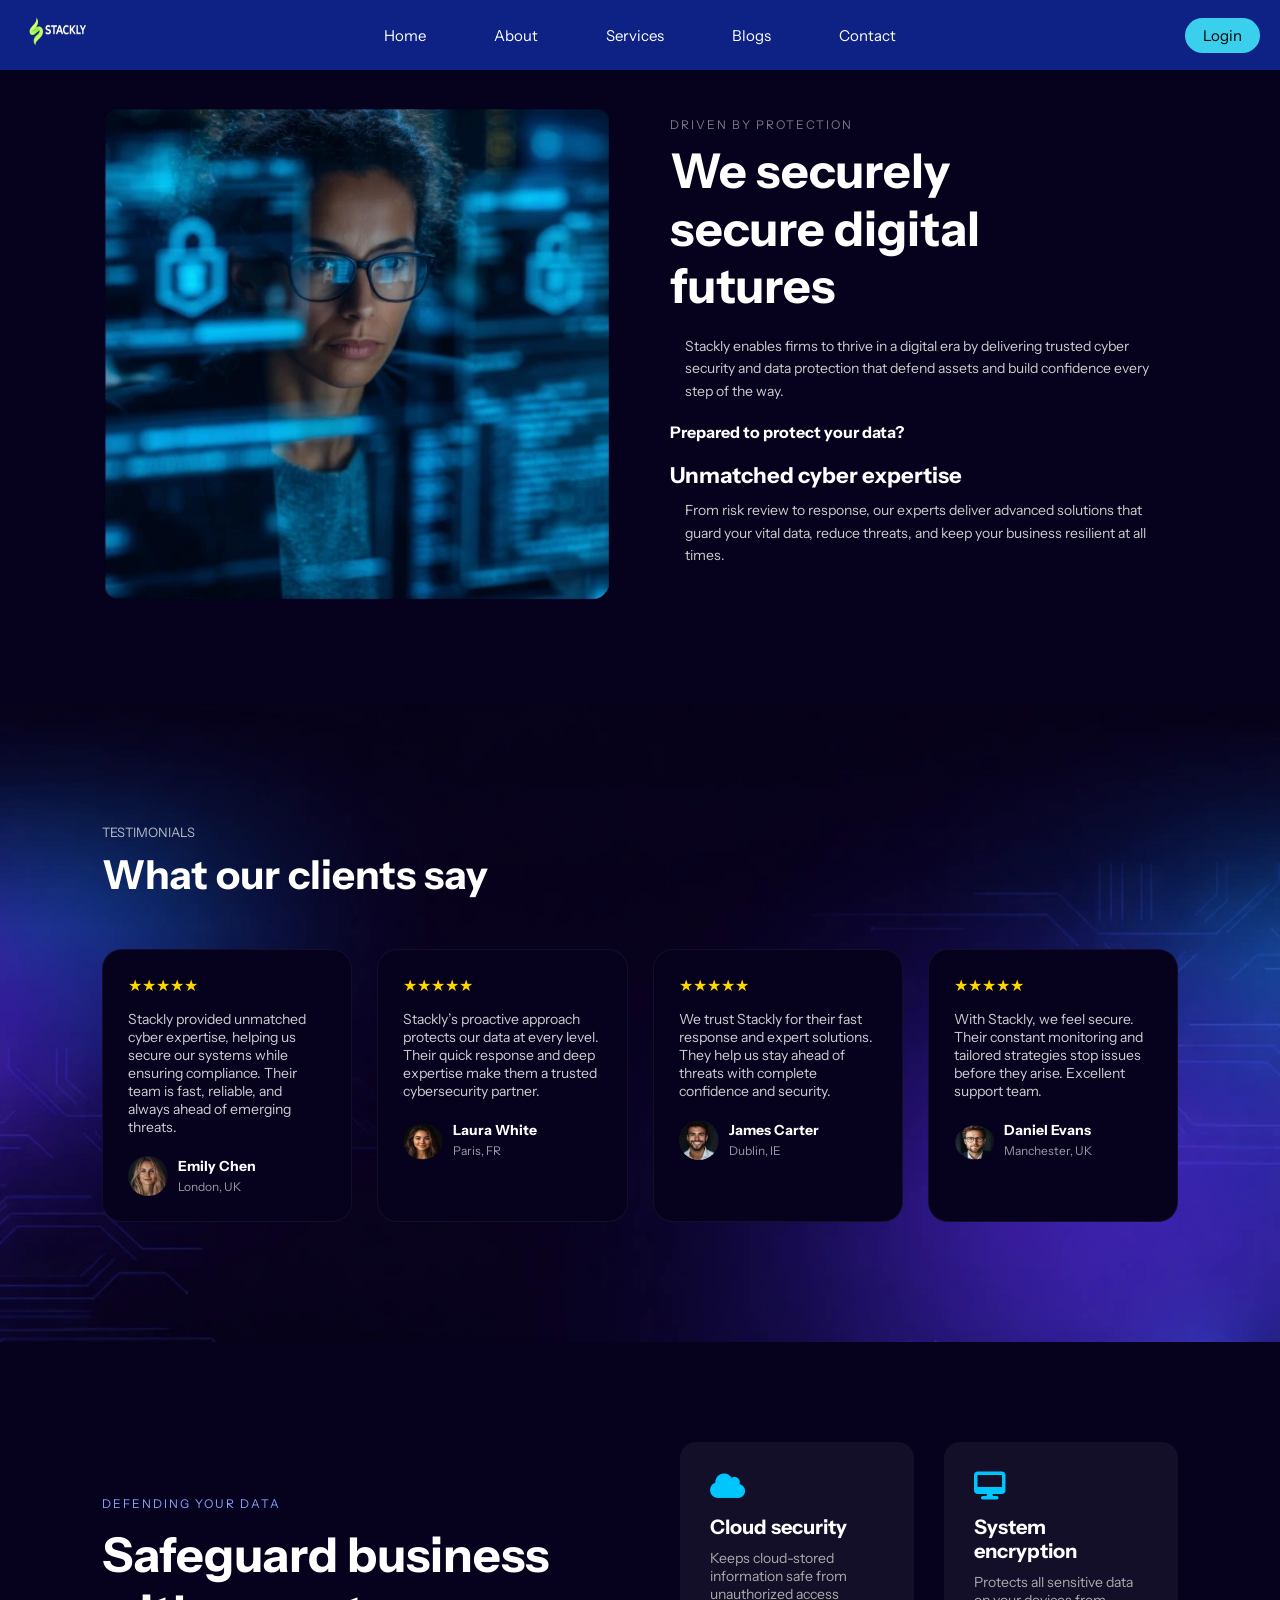
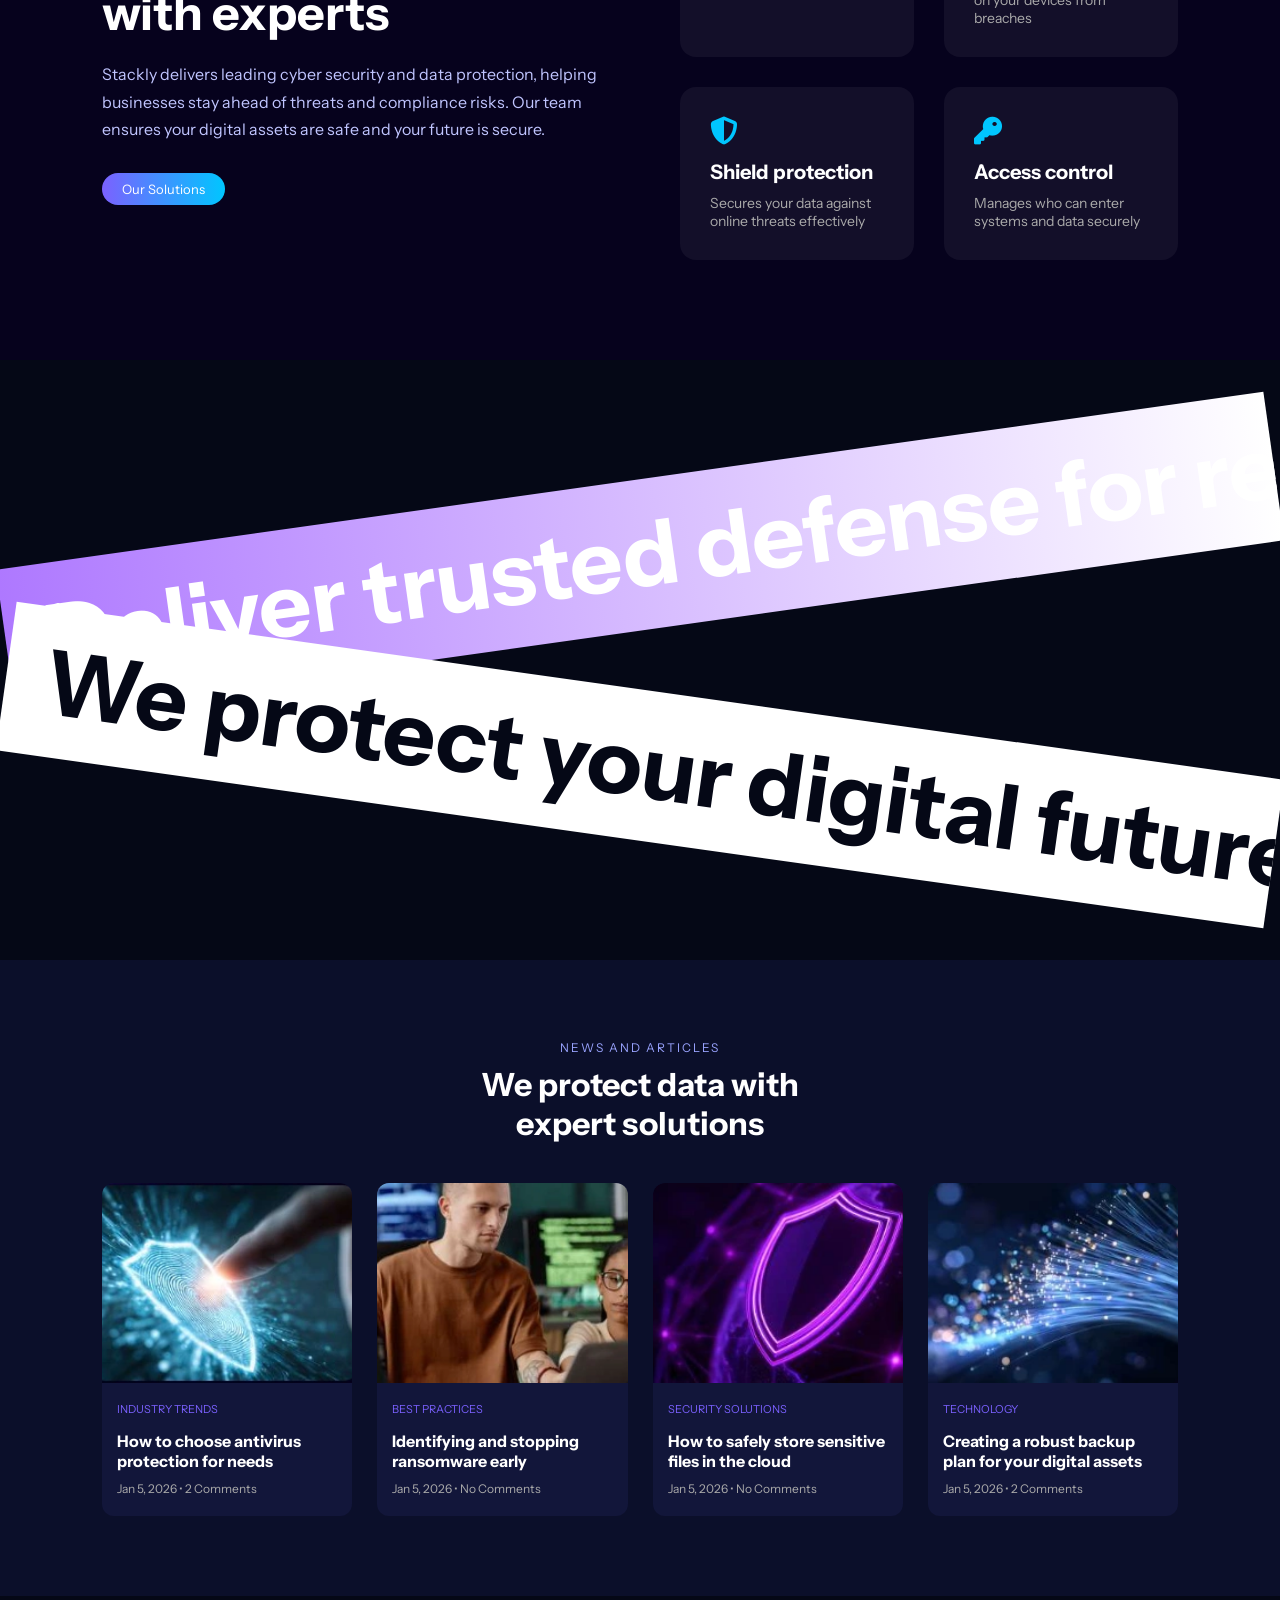
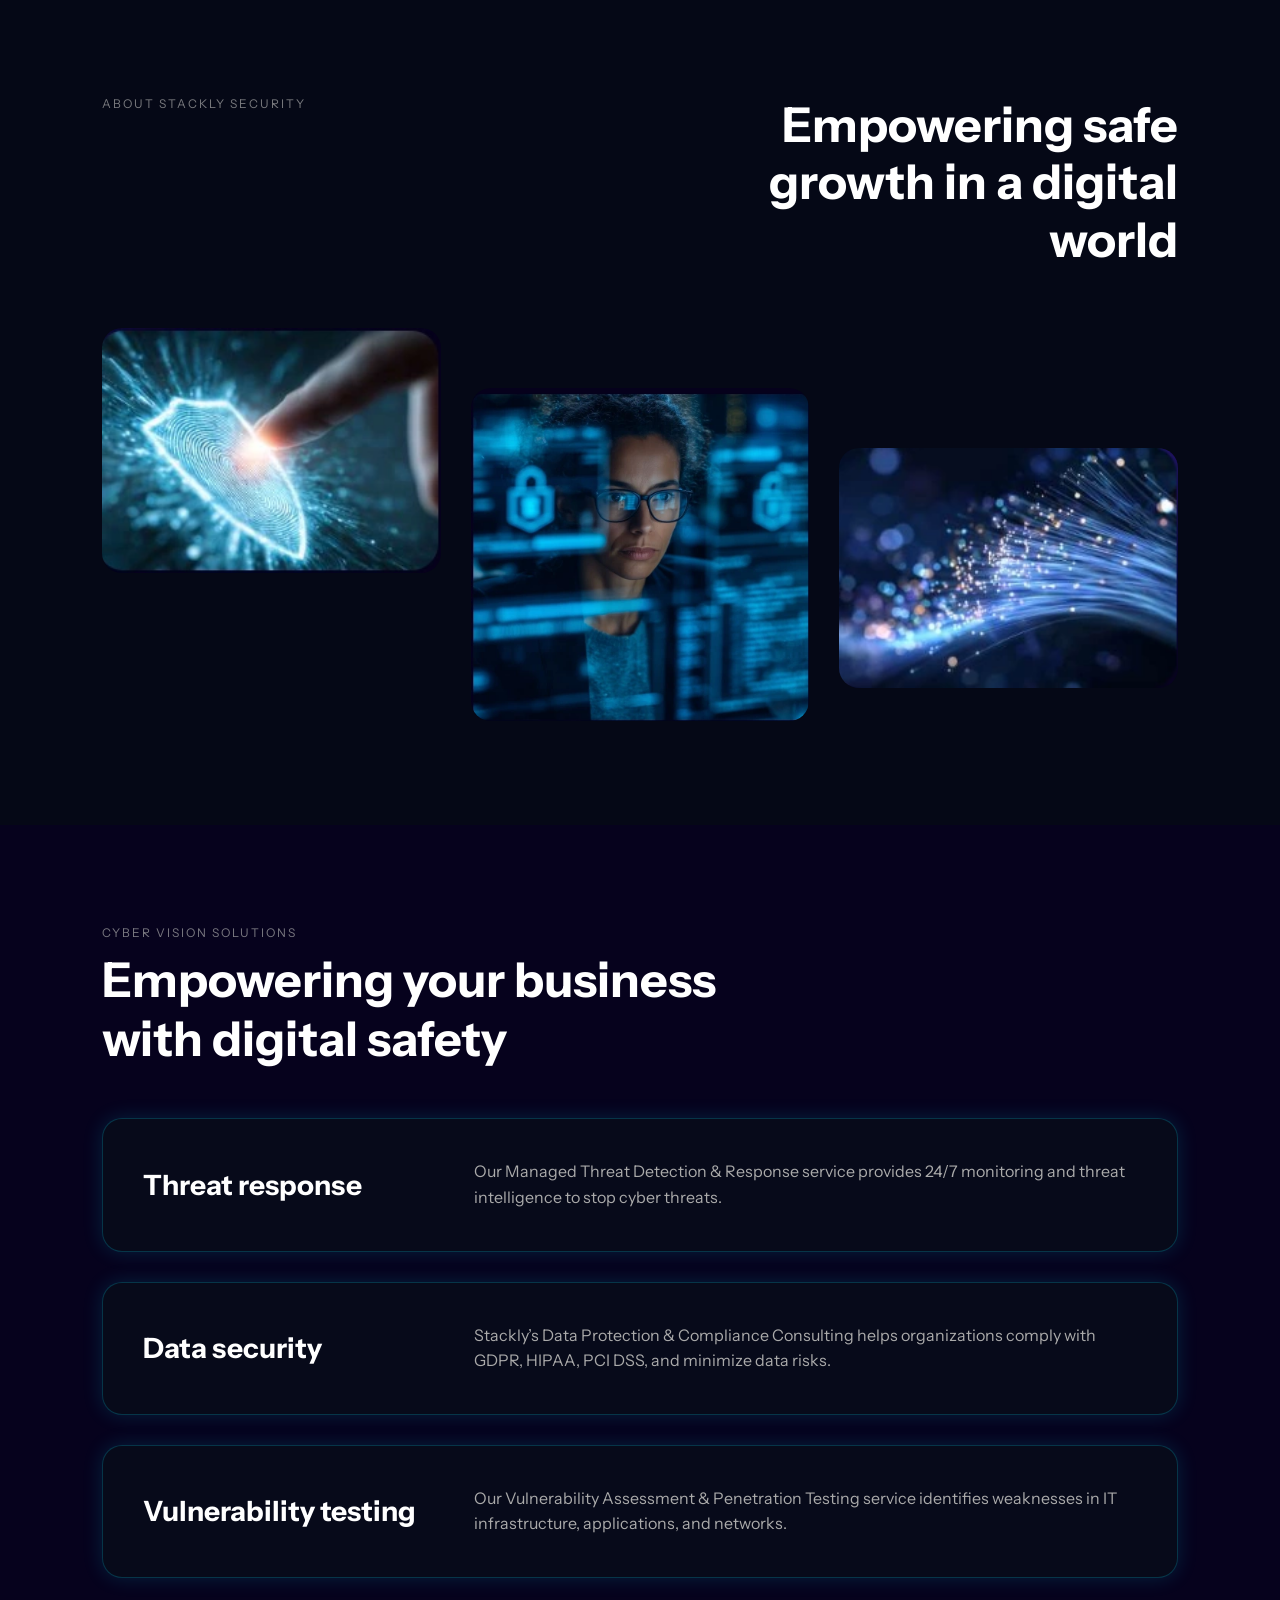
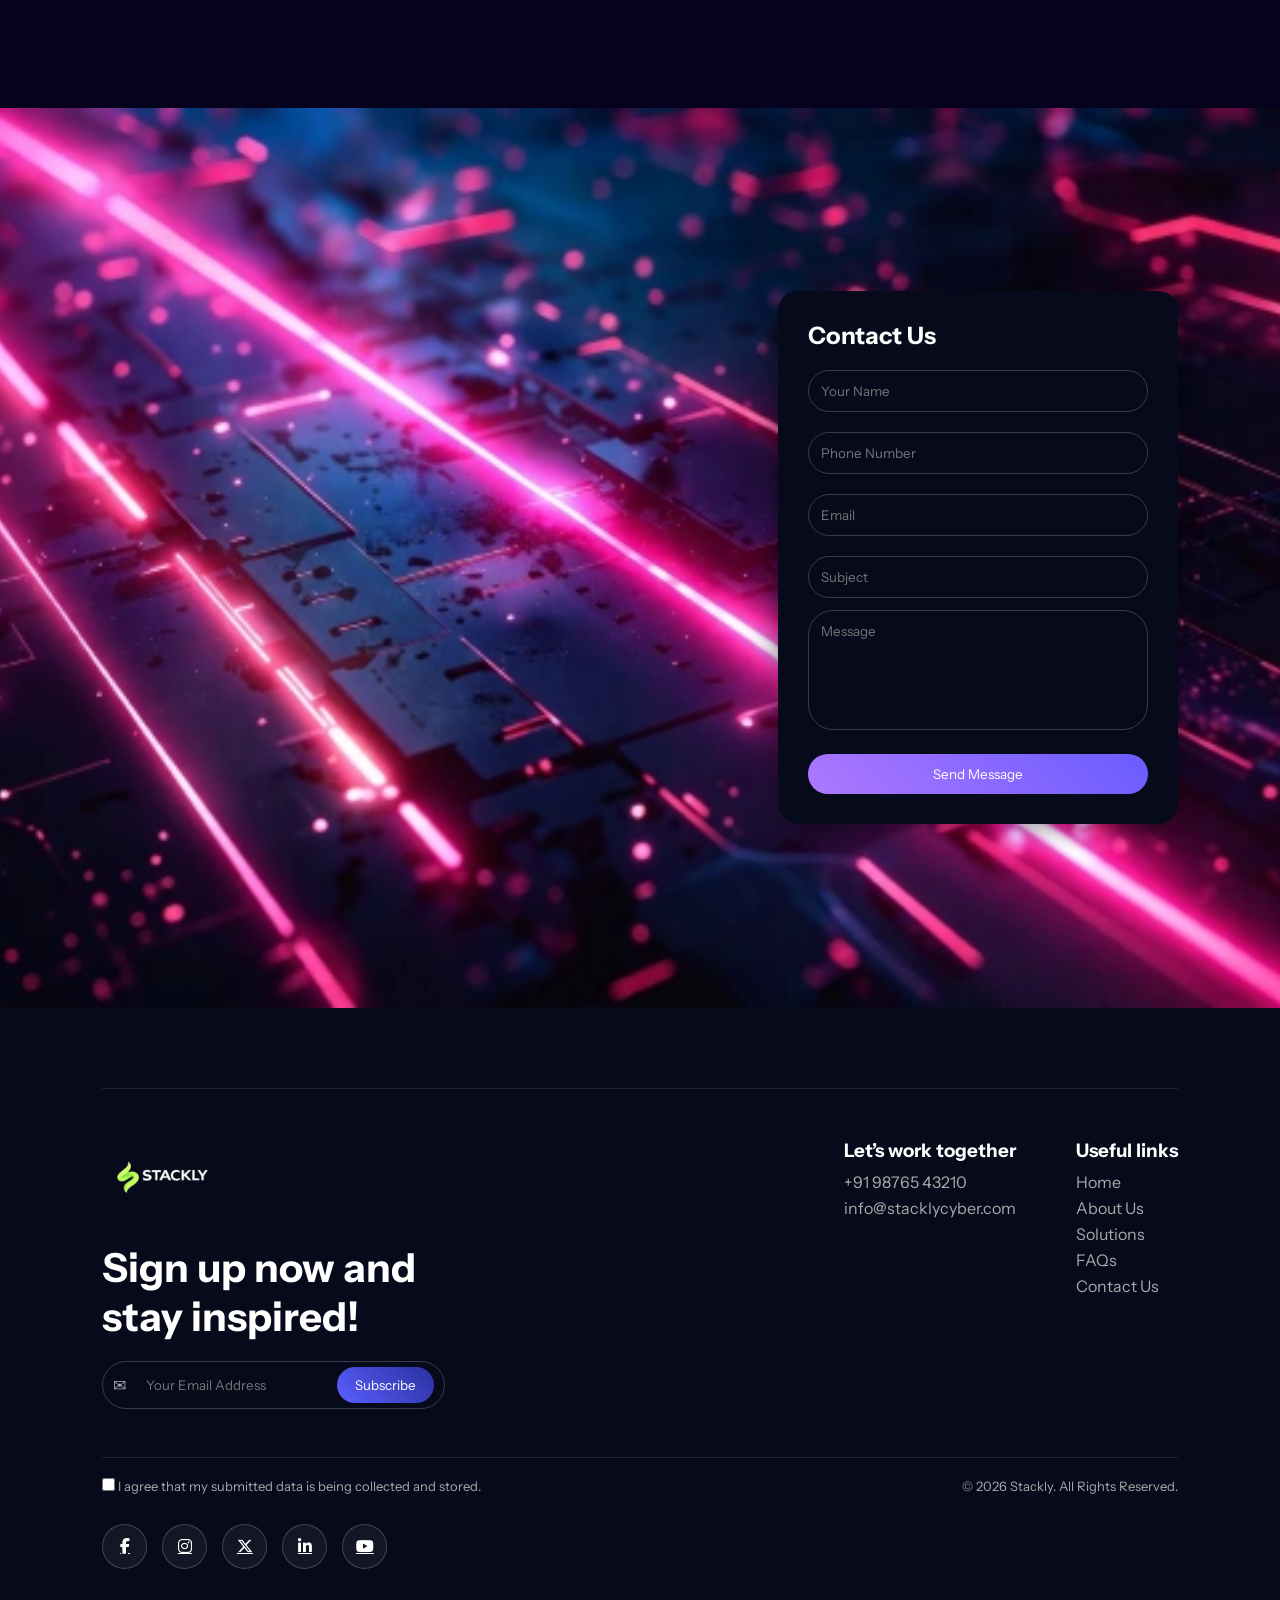
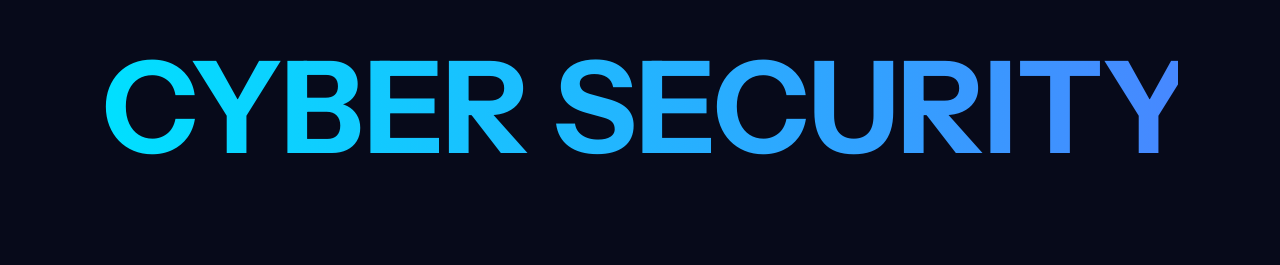
==== commit 27e96637: "new commit" ====
--- a/about.html
+++ b/about.html
@@ -24,7 +24,7 @@
     <div class="nav-container">
 
     <div class="logo">
-    <a href="404.html">
+    <a href="index.html">
         <img src="images/loo.webp" alt="logo">
     </a>
 </div>
@@ -517,11 +517,11 @@
 
         <!-- LEFT -->
         <div class="footer-left">
-
-            <div class="footer-logo">
-                <img src="images/stackly-logo.png" alt="Stackly">
-                <span class="brand">STACKLY</span>
-            </div>
+<div class="footer-logo">
+    <a href="index.html">
+        <img src="images/loo.webp" alt="Stackly">
+    </a>
+</div>
 
             <h2>Sign up now and <br> stay inspired!</h2>
 
--- a/style.css
+++ b/style.css
@@ -3753,4 +3753,110 @@
     .footer-logo img {
         width: 90px;
     }
+}
+
+
+
+
+
+
+
+
+
+
+/* ===== HEADER SIZE (DESKTOP + MOBILE SAME) ===== */
+.navbar {
+    height: 70px;
+    padding: 0;
+}
+
+.nav-container {
+    height: 70px;
+    display: flex;
+    align-items: center;
+    justify-content: space-between;
+}
+
+/* LOGO (unchanged size) */
+.logo img {
+    height: 70px; /* keep your size */
+}
+
+/* NAV LINKS */
+.nav-links a {
+    padding: 8px 14px;
+    font-size: 15px;
+}
+
+/* LOGIN BUTTON */
+.login-btn a {
+    padding: 8px 18px;
+    font-size: 15px;
+}
+
+/* HAMBURGER ALIGN */
+.menu-icon {
+    font-size: 22px;
+    display: none;
+    align-items: center;
+}
+
+/* ===== MOBILE ===== */
+@media (max-width: 768px) {
+
+    .navbar {
+        height: 70px;
+    }
+
+    .nav-container {
+        height: 70px;
+    }
+
+    /* Hide desktop menu */
+    .nav-links {
+        display: none;
+    }
+
+    .login-btn {
+        display: none;
+    }
+
+    /* Show hamburger */
+    .menu-icon {
+        display: flex;
+    }
+}
+
+
+
+
+
+.logo {
+    margin-left: 20px; /* adjust value as you want */
+}
+
+
+
+
+.login-btn {
+    margin-right: 20px; /* pushes it slightly left */
+}
+
+
+
+
+
+
+
+
+/* MOBILE ONLY */
+@media (max-width: 768px) {
+
+    .menu-icon {
+        display: flex;
+        font-size: 28px;   /* make it bigger */
+        margin-right: 20px; /* move it slightly left */
+        cursor: pointer;
+    }
+
 }
